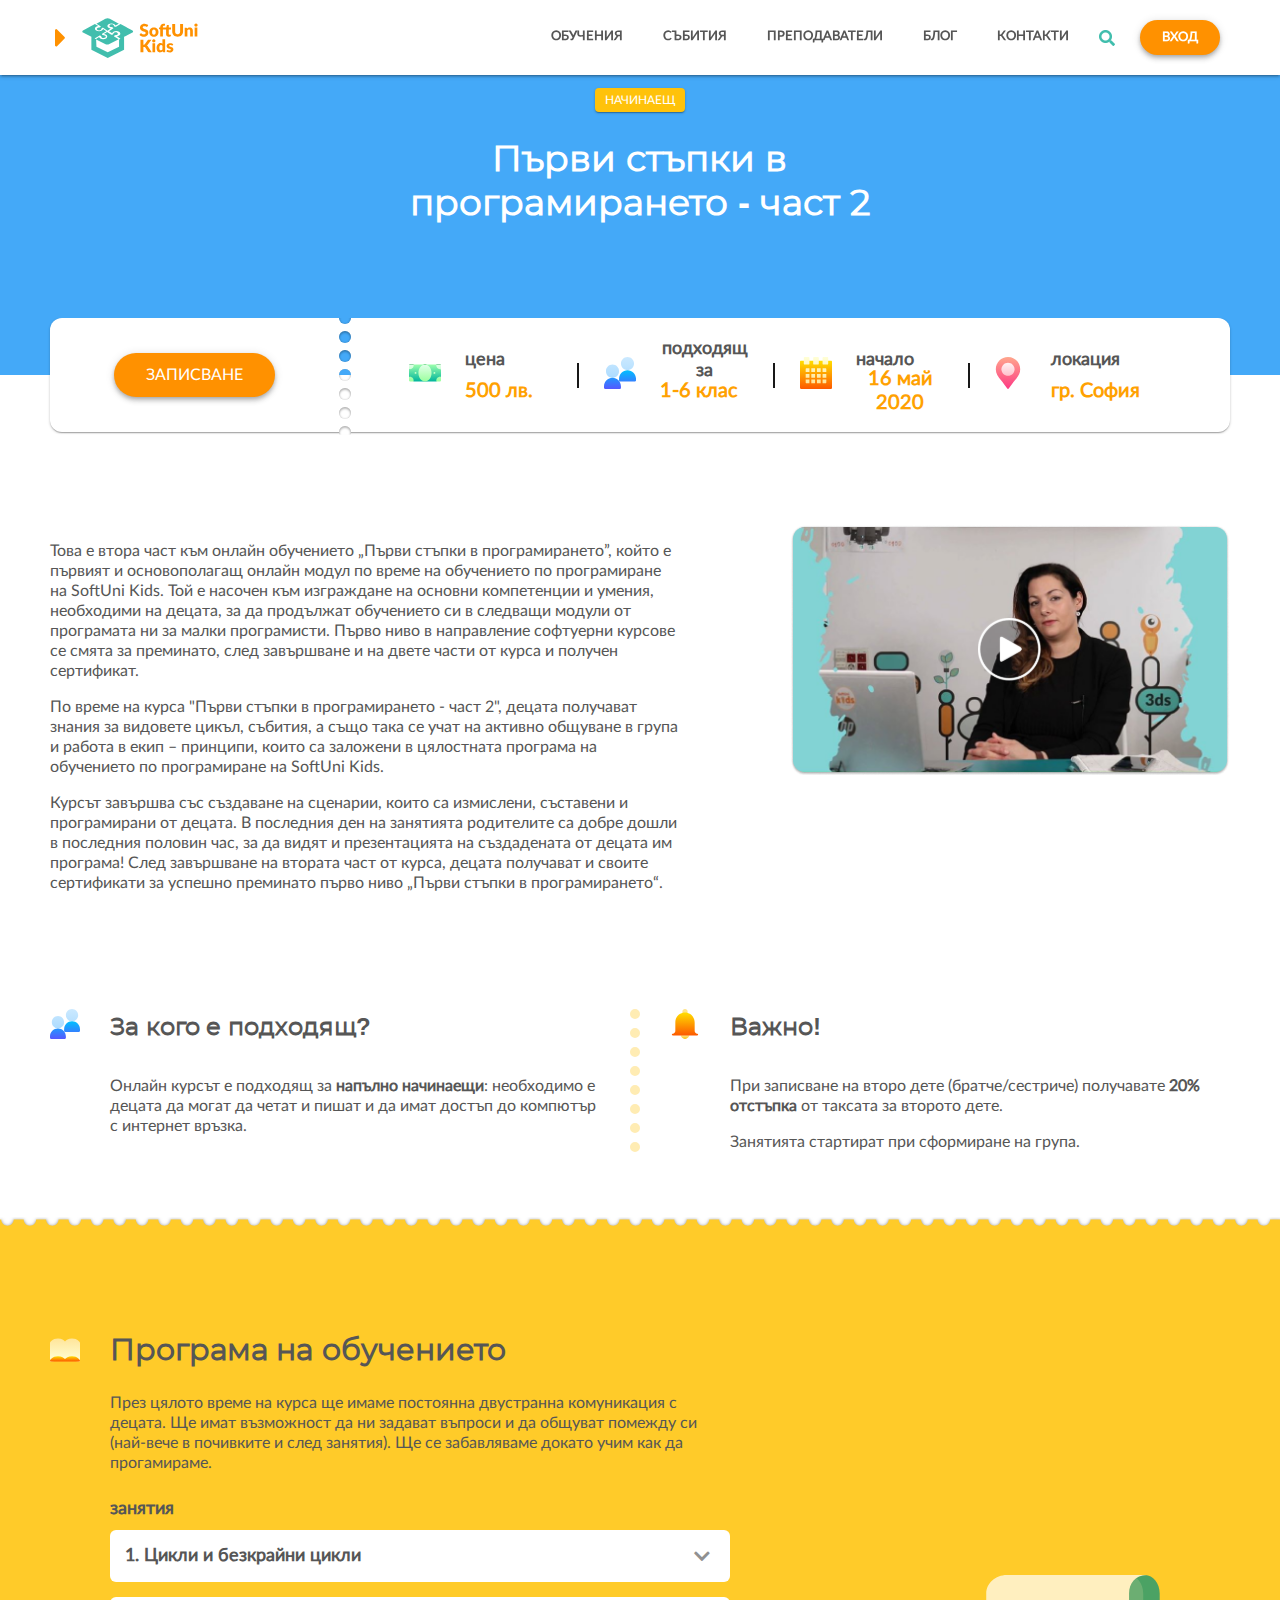
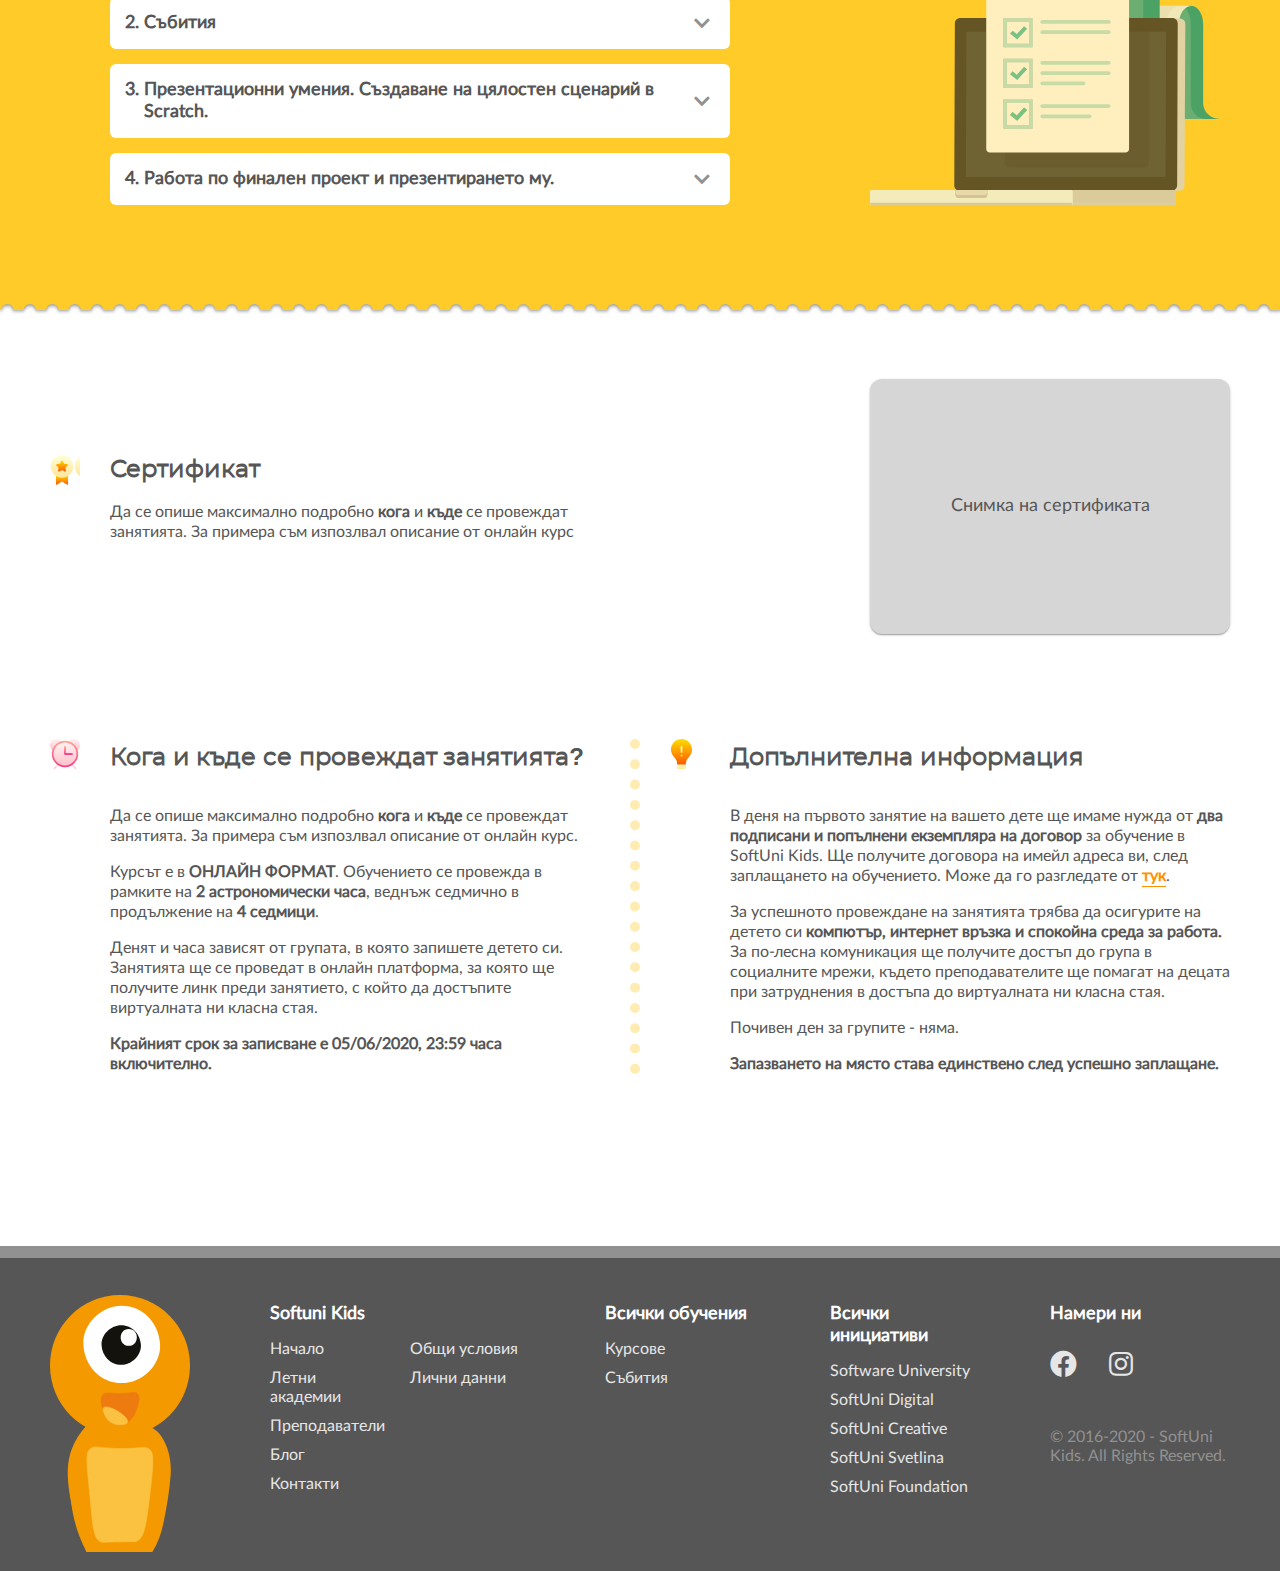
==== views/courses.html @ 4c8294c4 "Fixed navbar for mobile" ====
<!DOCTYPE html>
<html lang="en">

<head>
  <meta charset="UTF-8">
  <meta name="viewport" content="width=device-width, initial-scale=1.0">
  <link rel="stylesheet" href="https://cdnjs.cloudflare.com/ajax/libs/font-awesome/5.11.2/css/all.min.css">
  <link rel="stylesheet" href="../styles/01-settings/settings-typography.css">
  <link rel="stylesheet" href="../styles/03-generic/generic-normalize.css">
  <link rel="stylesheet" href="../styles/04-elements/elements-lists.css">
  <link rel="stylesheet" href="../styles/04-elements/elements-links.css">
  <link rel="stylesheet" href="../styles/04-elements/elements-input-fields.css">
  <link rel="stylesheet" href="../styles/05-objects/objects-containers.css">
  <link rel="stylesheet" href="../styles/06-components/common/components-button.css">
  <link rel="stylesheet" href="../styles/06-components/common/components-header.css">
  <link rel="stylesheet" href="../styles/06-components/common/components-footer.css">
  <link rel="stylesheet" href="../styles/06-components/common/components-navigation.css">
  <link rel="stylesheet" href="../styles/06-components/courses/courses-header.css">
  <link rel="stylesheet" href="../styles/06-components/courses/courses-details.css">
  <link rel="stylesheet" href="../styles/06-components/courses/course-suitable-and-skills.css">
  <link rel="stylesheet" href="../styles/06-components/courses/courses-educational-program.css">
  <link rel="stylesheet" href="../styles/06-components/courses/courses-certificate.css">
  <link rel="stylesheet" href="../styles/06-components/courses/courses-lectures-and-more-info.css">
  <link rel="stylesheet" href="../styles/07-utilities/utilities-centered.css">
  <script type="text/javascript" src="../scripts/youtube-player.js"></script>
  <title>Courses - SoftUni Kids</title>
</head>

<body>
  <nav class="navigation-wrapper">
    <div class="navigation container">
      <a class="navigation-logo" href="#">
        <i class="fas fa-caret-right"></i>
      </a>

      <ul class="navigation-list">
        <li class="navigation-list-item">
          <a href="../views/courses.html">обучения</a>
        </li>
        <li class="navigation-list-item">
          <a href="#">Събития</a>
        </li>
        <li class="navigation-list-item">
          <a href="../views/trainers.html">Преподаватели</a>
        </li>
        <li class="navigation-list-item">
          <a href="#">Блог</a>
        </li>
        <li class="navigation-list-item">
          <a href="../views/contacts.html">Контакти</a>
        </li>
        <li class="navigation-list-item search-icon">
          <img src="../assets/icons/search.png" alt="Search">
        </li>
        <li class="navigation-list-item login-btn-wrapper">
          <button class="btn btn-primary btn-login">
            вход
          </button>
        </li>
        <li class="navigation-list-item mobile-nav">
          <img src="../assets/icons/menu.svg" alt="menu">
        </li>
      </ul>
    </div>

  </nav>

  <header class="header course-header">
    <div class="course-level-container">
      <div class="course-level">Начинаещ</div>

    </div>
    <h1 class="header-title">Първи стъпки в програмирането - част 2</h1>

    <div class="course-intro-main-container container">
      <section class="course-intro-inner-container">
        <article class="course-intro-button-container">
          <button class="btn btn-primary course-intro-button">записване</button>
        </article>

        <article class="course-intro-dots-container">
          <span class="course-intro-dot"></span>
          <span class="course-intro-dot"></span>
          <span class="course-intro-dot"></span>
          <span class="course-intro-dot">
            <span class="course-intro-half-dot-blue"></span>
            <span class="course-intro-half-dot-white"></span>
          </span>
          <span class="course-intro-dot"></span>
          <span class="course-intro-dot"></span>
          <span class="course-intro-dot"></span>
          <span class="course-intro-dot"></span>
          <span class="course-intro-dot"></span>
          <span class="course-intro-dot"></span>
          <span class="course-intro-dot"></span>
          <span class="course-intro-dot"></span>
          <span class="course-intro-dot"></span>
          <span class="course-intro-dot"></span>
          <span class="course-intro-dot"></span>
          <span class="course-intro-dot"></span>
          <span class="course-intro-dot"></span>
          <span class="course-intro-dot"></span>
          <span class="course-intro-dot"></span>
          <span class="course-intro-dot"></span>
          <span class="course-intro-dot"></span>
          <span class="course-intro-dot"></span>
          <span class="course-intro-dot"></span>
          <span class="course-intro-dot"></span>
          <span class="course-intro-dot"></span>
          <span class="course-intro-dot"></span>
          <span class="course-intro-dot"></span>
          <span class="course-intro-dot"></span>
          <span class="course-intro-dot"></span>
          <span class="course-intro-dot"></span>
        </article>

        <ul class="course-intro-list">
          <li class="course-intro-list-item">
            <div class="course-intro-image-container">
              <img class="course-intro-image" src="../assets/icons/money.svg" alt="fee">
            </div>
            <div class="course-intro-string">цена</div>
            <div class="course-intro-details">500 лв.</div>
          </li>
          <li class="course-intro-list-item">
            <div class="course-intro-image-container">
              <img class="course-intro-image" src="../assets/icons/people.svg" alt="fee">
            </div>
            <div class="course-intro-string">подходящ за</div>
            <div class="course-intro-details">1-6 клас</div>
          </li>
          <li class="course-intro-list-item">
            <div class="course-intro-image-container">
              <img class="course-intro-image" src="../assets/icons/calendar.svg" alt="fee">
            </div>
            <div class="course-intro-string">начало</div>
            <div class="course-intro-details">16 май 2020</div>
          </li>
          <li class="course-intro-list-item">
            <div class="course-intro-image-container">
              <img class="course-intro-image" src="../assets/icons/location.svg" alt="fee">
            </div>
            <div class="course-intro-string">локация</div>
            <div class="course-intro-details">гр. София</div>
          </li>

        </ul>
      </section>
    </div>
  </header>

  <main>
    <section class="course-details-container container">
      <article class="course-details-text-container">
        <p class="course-details-text">
          Това е втора част към онлайн обучението „Първи стъпки в програмирането”, който е първият и основополагащ
          онлайн модул по време на обучението по програмиране на SoftUni Kids. Той е насочен към изграждане на основни
          компетенции и умения, необходими на децата, за да продължат обучението си в следващи модули от програмата ни
          за малки програмисти. Първо ниво в направление софтуерни курсове се смята за преминато, след завършване и на
          двете части от курса и получен сертификат.
        </p>
        <p class="course-details-text">
          По време на курса "Първи стъпки в програмирането - част 2", децата получават знания за видовете цикъл,
          събития, а също така се учат на активно общуване в група и работа в екип – принципи, които са заложени в
          цялостната програма на обучението по програмиране на SoftUni Kids.
        </p>
        <p class="course-details-text">
          Курсът завършва със създаване на сценарии, които са измислени, съставени и програмирани от децата. В последния
          ден на занятията родителите са добре дошли в последния половин час, за да видят и презентацията на създадената
          от децата им програма! След завършване на втората част от курса, децата получават и своите сертификати за
          успешно преминато първо ниво „Първи стъпки в програмирането“.
        </p>
      </article>
      <article class="course-details-video-container" id="IyjRgJ7L5vc-wrapper">
        <img class="course-details-video-cover-image" src="../assets/images/course-details-video-cover-image.png"
          alt="course-details-video-cover-image">
        <div class="course-details-video" id="IyjRgJ7L5vc"></div>
      </article>
    </section>

    <section class="course-suitable-and-skills-container container">
      <article class="course-suitable">
        <h2 class="course-suitable-title">
          За кого е подходящ?
        </h2>
        <p class="course-suitable-description">
          Онлайн курсът е подходящ за <strong>напълно начинаещи</strong>: необходимо е децата да могат да четат и пишат
          и да имат достъп
          до компютър с интернет връзка.
        </p>
      </article>

      <article class="course-skills">
        <h2 class="course-skills-title">Важно!</h2>
        <p class="course-skills-description">
          При записване на второ дете (братче/сестриче) получавате <strong>20% отстъпка</strong> от таксата за второто
          дете.
        </p>
        <p class="course-skills-description">
          Занятията стартират при сформиране на група.
        </p>
      </article>
    </section>

    <section class="educational-program-container">
      <article class="educational-program-text-and-image-container container">
        <section class="educational-program-text-container">
          <h2 class="educational-program-text-title">
            Програма на обучението
          </h2>
          <p class="educational-program-text-description">
            През цялото време на курса ще имаме постоянна двустранна комуникация с децата. Ще имат възможност да ни
            задават въпроси и да общуват помежду си (най-вече в почивките и след занятия). Ще се забавляваме докато учим
            как да прогамираме.
          </p>
          <p class="educational-program-text-lectures-string">
            занятия
          </p>
          <article class="educational-program-lecture-text-container">
            <span class="educational-program-lecture-number">1.</span>
            <span class="educational-program-lecture-name">Цикли и безкрайни цикли</span>
            <i class="fas fa-chevron-down"></i>
          </article>
          <article class="educational-program-lecture-text-container">
            <span class="educational-program-lecture-number">2.</span>
            <span class="educational-program-lecture-name">
              Събития
            </span>
            <i class="fas fa-chevron-down"></i>
          </article>
          <article class="educational-program-lecture-text-container">
            <span class="educational-program-lecture-number">3.</span>
            <span class="educational-program-lecture-name">
              Презентационни умения. Създаване на цялостен сценарий в Scratch.
            </span>
            <i class="fas fa-chevron-down"></i>
          </article>
          <article class="educational-program-lecture-text-container">
            <span class="educational-program-lecture-number">4.</span>
            <span class="educational-program-lecture-name">
              Работа по финален проект и презентирането му.
            </span>
            <i class="fas fa-chevron-down"></i>
          </article>
        </section>

        <section class="educational-program-image-container">
          <img class="educational-program-image" src="../assets/images/educational-program.svg"
            alt="educational-program">
        </section>
      </article>
    </section>

    <section class="certificate-container container">
      <article class="certificate-text-container">
        <h2 class="certificate-text-title">
          Сертификат
        </h2>
        <p class="certificate-text-description">
          Да се опише максимално подробно <strong>кога</strong> и <strong>къде</strong> се провеждат занятията. За
          примера съм изпозлвал описание от
          онлайн курс
        </p>
      </article>
      <article class="certificate-image-container">
        <div class="certificate-image-text">
          Снимка на сертификата
        </div>
      </article>
    </section>

    <section class="lectures-and-more-info-container container">
      <article class="lectures">
        <h2 class="lectures-title">
          Кога и къде се провеждат занятията?
        </h2>
        <p class="lectures-description">
          Да се опише максимално подробно <strong>кога</strong> и <strong>къде</strong> се провеждат занятията. За
          примера съм изпозлвал описание от
          онлайн курс.
        </p>
        <p class="lectures-description">
          Курсът е в <strong>ОНЛАЙН ФОРМАТ</strong>. Обучението се провежда в рамките на <strong>2 астрономически
            часa</strong>, веднъж седмично в
          продължение на <strong>4 седмици</strong>.
        </p>
        <p class="lectures-description">
          Денят и часа зависят от групата, в която запишете детето си. Занятията ще се проведат в онлайн платформа, за
          която ще получите линк преди занятието, с който да достъпите виртуалната ни класна стая.
        </p>
        <p class="lectures-description">
          <strong>Крайният срок за записване е 05/06/2020, 23:59 часа включително.</strong>
        </p>
      </article>

      <article class="more-info">
        <h2 class="more-info-title">
          Допълнителна информация
        </h2>
        <p class="more-info-description">
          В деня на първото занятие на вашето дете ще имаме нужда от
          <strong>два подписани и попълнени екземпляра на договор</strong>
          за обучение в SoftUni Kids. Ще получите договора на имейл адреса ви, след заплащането на обучението. Може да
          го разгледате от <a href="#">тук</a>.
        </p>
        <p class="more-info-description">
          За успешното провеждане на занятията трябва да осигурите на детето си
          <strong>компютър, интернет връзка и спокойна среда за работа.</strong>
          За по-лесна комуникация ще получите достъп до група в социалните мрежи, където преподавателите ще помагат на
          децата при затруднения в достъпа до виртуалната ни класна стая.
        </p>
        <p class="more-info-description">
          Почивен ден за групите - няма.
        </p>
        <p class="more-info-description">
          <strong>Запазването на място става единствено след успешно заплащане.</strong>
        </p>
      </article>
    </section>
  </main>

  <footer class="footer">
    <section class="footer-image-and-list-container container">
      <div class="footer-image-container">
        <img class="footer-image" src="../assets/icons/footer-icon.svg" alt="">
      </div>
      <ul class="footer-list">
        <li class="footer-list-item kids">
          <header class="footer-list-item-title">Softuni Kids</header>
          <article class="footer-inner-list-container">
            <ul class="footer-inner-list">
              <li class="footer-inner-list-item">
                <a href="#">Начало</a>
              </li>
              <li class="footer-inner-list-item">
                <a href="#">Летни академии</a>
              </li>
              <li class="footer-inner-list-item">
                <a href="../views/trainers.html">Преподаватели</a>
              </li>
              <li class="footer-inner-list-item">
                <a href="#">Блог</a>
              </li>
              <li class="footer-inner-list-item">
                <a href="../views/contacts.html">Контакти</a>
              </li>
            </ul>
            <ul class="footer-inner-list">
              <li class="footer-inner-list-item">
                <a href="#">Общи условия</a>
              </li>
              <li class="footer-inner-list-item">
                <a href="#">Лични данни</a>
              </li>
            </ul>
          </article>
        </li>
        <li class="footer-list-item all-educations">
          <header class="footer-list-item-title">Всички обучения</header>
          <ul class="footer-inner-list">
            <li class="footer-inner-list-item">
              <a href="../views/courses.html">Курсове</a>
            </li>
            <li class="footer-inner-list-item">
              <a href="#">Събития</a>
            </li>
          </ul>
        </li>
        <li class="footer-list-item all-initiatives">
          <header class="footer-list-item-title">Всички инициативи</header>
          <ul class="footer-inner-list">
            <li class="footer-inner-list-item">
              <a href="#">Software University</a>
            </li>
            <li class="footer-inner-list-item">
              <a href="#">SoftUni Digital</a>
            </li>
            <li class="footer-inner-list-item">
              <a href="#">SoftUni Creative</a>
            </li>
            <li class="footer-inner-list-item">
              <a href="#">SoftUni Svetlina</a>
            </li>
            <li class="footer-inner-list-item">
              <a href="#">SoftUni Foundation</a>
            </li>
          </ul>
          <ul class="footer-inner-list social-media-list social-media-list-mobile">
            <li class="footer-inner-list-item">
              <a href="#">
                <i class="fab fa-facebook"></i>
              </a>
            </li>
            <li class="footer-inner-list-item">
              <a href="#">
                <i class="fab fa-instagram"></i>
              </a>
            </li>
          </ul>
        </li>
        <li class="footer-list-item find-us">
          <header class="footer-list-item-title">Намери ни</header>
          <ul class="footer-inner-list social-media-list social-media-list-desktop">
            <li class="footer-inner-list-item">
              <a href="#">
                <i class="fab fa-facebook"></i>
              </a>
            </li>
            <li class="footer-inner-list-item">
              <a href="#">
                <i class="fab fa-instagram"></i>
              </a>
            </li>
          </ul>
          <p class="all-rights-reserved">
            © 2016-2020 - SoftUni Kids. All Rights Reserved.
          </p>
        </li>
      </ul>
    </section>
  </footer>
</body>

</html>
---- styles/01-settings/settings-typography.css ----
@font-face {
  font-family: "Lato-Regular";
  src: url("../../assets/fonts/Lato2OFLWeb/Lato/fonts/Lato-Regular.woff2") format("woff2"), url("../../assets/fonts/Lato2OFLWeb/Lato/fonts/Lato-Regular.woff") format("woff"), url("../../assets/fonts/Lato2OFLWeb/Lato/fonts/Lato-Regular.ttf") format("truetype");
}

@font-face {
  font-family: "Montserrat";
  src: url("../../assets/fonts/Montserrat/Montserrat-Regular/montserrat-400-normal.woff2") format("woff2"), url("../../assets/fonts/Montserrat/Montserrat-Regular/montserrat-400-normal.woff") format("woff"), url("../../assets/fonts/Montserrat/Montserrat-Regular/montserrat-400-normal.ttf") format("truetype");
}

html,
* {
  font-family: "Lato-Regular", sans-serif;
}

a,
button {
  font-style: normal;
  font-size: 13px;
  line-height: 16px;
}

a {
  font-weight: 600;
}

p {
  font-style: normal;
  font-weight: normal;
  font-size: 16px;
  line-height: 20px;
}

button {
  font-weight: 800;
}

h1,
h2,
h3,
h4,
h5,
h6 {
  font-family: "Montserrat", sans-serif;
}

h1 {
  font-family: "Montserrat", sans-serif;
  font-style: normal;
  font-weight: 600;
  font-size: 36px;
  line-height: 44px;
}

h3 {
  font-style: normal;
  font-weight: bold;
  font-size: 24px;
  line-height: 30px;
}

h4 {
  font-style: normal;
  font-weight: 600;
  font-size: 20px;
  line-height: 24px;
}
/*# sourceMappingURL=settings-typography.css.map */
---- styles/04-elements/elements-lists.css ----
ul {
  padding: 0;
  margin: 0;
}

li {
  list-style: none;
}
/*# sourceMappingURL=elements-lists.css.map */
---- styles/04-elements/elements-links.css ----
a {
  padding-bottom: 2px;
  text-decoration: none;
  font-size: inherit;
  color: #FF9100;
}
/*# sourceMappingURL=elements-links.css.map */
---- styles/04-elements/elements-input-fields.css ----
select {
  min-width: 200px;
  min-height: 45px;
  padding: 15px;
  border: none;
  -webkit-box-sizing: border-box;
          box-sizing: border-box;
  border-radius: 4px;
  -webkit-appearance: none;
}

select:hover {
  cursor: pointer;
}

select::-webkit-input-placeholder {
  color: #919191;
}

select:-ms-input-placeholder {
  color: #919191;
}

select::-ms-input-placeholder {
  color: #919191;
}

select::placeholder {
  color: #919191;
}

option {
  font-size: 16px;
  line-height: 20px;
  color: #565656;
}

textarea {
  resize: none;
}
/*# sourceMappingURL=elements-input-fields.css.map */
---- styles/05-objects/objects-containers.css ----
.container {
  max-width: 1310px;
  width: 100%;
  margin: 20px auto;
  padding: 0 20px;
}

@media only screen and (min-width: 768px) {
  .container {
    max-width: 1390px;
    margin: 50px auto;
    padding: 0 50px;
  }
}
/*# sourceMappingURL=objects-containers.css.map */
---- styles/06-components/common/components-button.css ----
/* Shadow 0dp */
/* Shadow 1dp */
/* Shadow 2dp */
/* Shadow 3dp */
/* Shadow 4dp */
/* Shadow 6dp */
/* Shadow 8dp */
/* Shadow 9dp */
/* Shadow 12dp */
/* Shadow 16dp */
/* Shadow 24dp */
.btn {
  -webkit-box-shadow: 0 4px 5px 0 rgba(0, 0, 0, 0.14), 0 1px 10px 0 rgba(0, 0, 0, 0.12), 0 2px 4px -1px rgba(0, 0, 0, 0.2);
          box-shadow: 0 4px 5px 0 rgba(0, 0, 0, 0.14), 0 1px 10px 0 rgba(0, 0, 0, 0.12), 0 2px 4px -1px rgba(0, 0, 0, 0.2);
  border-radius: 100px;
  border: none;
  outline: none;
  padding: 10px 22px;
  text-transform: uppercase;
  -webkit-transition: 0.5s ease box-shadow, 0.5s ease background-color;
  transition: 0.5s ease box-shadow, 0.5s ease background-color;
  font-weight: 800;
}

.btn:hover {
  cursor: pointer;
  -webkit-box-shadow: 0 1px 1px 0 rgba(0, 0, 0, 0.14), 0 2px 1px -1px rgba(0, 0, 0, 0.12), 0 1px 3px 0 rgba(0, 0, 0, 0.2);
          box-shadow: 0 1px 1px 0 rgba(0, 0, 0, 0.14), 0 2px 1px -1px rgba(0, 0, 0, 0.12), 0 1px 3px 0 rgba(0, 0, 0, 0.2);
}

.btn-primary,
.btn-secondary,
.btn-small {
  margin: 5px;
}

.btn-primary,
.btn-small {
  font-weight: 400;
  color: #FFF;
  background-color: #FF9100;
  -webkit-box-shadow: 0 4px 5px 0 rgba(0, 0, 0, 0.14), 0 1px 10px 0 rgba(0, 0, 0, 0.12), 0 2px 4px -1px rgba(0, 0, 0, 0.2);
          box-shadow: 0 4px 5px 0 rgba(0, 0, 0, 0.14), 0 1px 10px 0 rgba(0, 0, 0, 0.12), 0 2px 4px -1px rgba(0, 0, 0, 0.2);
}

.btn-primary:hover,
.btn-small:hover {
  -webkit-box-shadow: none;
          box-shadow: none;
}

.btn-primary {
  height: 44px;
  font-size: 16px;
  line-height: 20px;
  padding: 12px 32px;
}

.btn-small {
  height: 31px;
  font-size: 11px;
  line-height: 13px;
  padding: 9px 18px;
}

.btn-primary-disabled,
.btn-small-disabled {
  background-color: #D6D6D6;
  -webkit-box-shadow: none;
          box-shadow: none;
}

.btn-secondary {
  height: 40px;
  font-weight: 900;
  line-height: 16px;
  padding: 11px 24px;
  color: #FF9100;
  background-color: #FFF;
  border: 1px solid #FF9100;
}

.btn-secondary:not(.btn-secondary-disabled):hover {
  background-color: rgba(255, 160, 0, 0.06);
}

.btn-secondary-disabled {
  color: #D6D6D6;
  border: 1px solid #D6D6D6;
}

.btn-login {
  display: -webkit-box;
  display: -ms-flexbox;
  display: flex;
  -webkit-box-pack: center;
      -ms-flex-pack: center;
          justify-content: center;
  font-weight: 800;
  font-size: 13px;
  line-height: 16px;
}
/*# sourceMappingURL=components-button.css.map */
---- styles/06-components/common/components-header.css ----
.header {
  color: #FFF;
}
/*# sourceMappingURL=components-header.css.map */
---- styles/06-components/common/components-footer.css ----
/* Shadow 0dp */
/* Shadow 1dp */
/* Shadow 2dp */
/* Shadow 3dp */
/* Shadow 4dp */
/* Shadow 6dp */
/* Shadow 8dp */
/* Shadow 9dp */
/* Shadow 12dp */
/* Shadow 16dp */
/* Shadow 24dp */
.footer {
  position: relative;
  min-height: 325px;
  background-color: #565656;
  border-top: 12px solid #919191;
}

.footer .footer-image-and-list-container {
  position: relative;
  -webkit-box-pack: justify;
      -ms-flex-pack: justify;
          justify-content: space-between;
  margin: 0 auto;
  padding: 0 20px;
}

@media only screen and (min-width: 1200px) {
  .footer .footer-image-and-list-container {
    display: -ms-grid;
    display: grid;
    -ms-grid-columns: (1fr)[2];
        grid-template-columns: repeat(2, 1fr);
    gap: 80px;
    padding: 0 50px;
  }
}

.footer .footer-image-container {
  display: none;
  max-width: 220px;
  position: absolute;
  bottom: 0;
  -webkit-transition: 1s bottom cubic-bezier(0.175, 1.885, 0.32, 2.275);
  transition: 1s bottom cubic-bezier(0.175, 1.885, 0.32, 2.275);
}

@media only screen and (min-width: 992px) {
  .footer .footer-image-container {
    position: relative;
  }
}

@media only screen and (min-width: 1200px) {
  .footer .footer-image-container {
    display: block;
  }
}

.footer .footer-image-container:hover {
  bottom: 50px;
}

.footer .footer-image {
  position: absolute;
  bottom: 0;
  max-height: 100%;
}

@media only screen and (min-width: 992px) {
  .footer .footer-image {
    max-width: 100%;
    max-height: 150%;
  }
}

.footer .footer-list {
  display: -ms-grid;
  display: grid;
  -ms-grid-rows: 1fr 1fr;
      grid-template-rows: 1fr 1fr;
  -ms-grid-columns: 1fr 1fr;
      grid-template-columns: 1fr 1fr;
  gap: 32px 23px;
  padding: 50px 0;
}

@media only screen and (min-width: 992px) {
  .footer .footer-list {
    -ms-grid-columns: minmax(255px, 1fr) minmax(145px, 1fr) minmax(140px, 1fr) minmax(180px, 1fr);
        grid-template-columns: minmax(255px, 1fr) minmax(145px, 1fr) minmax(140px, 1fr) minmax(180px, 1fr);
    -ms-grid-rows: 1fr;
        grid-template-rows: 1fr;
    gap: 80px;
    padding: 45px 0;
  }
}

.footer .footer-list-item a {
  font-weight: normal;
}

.footer .footer-list-item.kids {
  -webkit-box-ordinal-group: 2;
      -ms-flex-order: 1;
          order: 1;
}

.footer .footer-list-item.all-educations {
  -webkit-box-ordinal-group: 4;
      -ms-flex-order: 3;
          order: 3;
}

.footer .footer-list-item.all-initiatives {
  -webkit-box-ordinal-group: 3;
      -ms-flex-order: 2;
          order: 2;
}

.footer .footer-list-item.find-us {
  -webkit-box-ordinal-group: 5;
      -ms-flex-order: 4;
          order: 4;
}

.footer .footer-list-item.find-us .footer-list-item-title {
  display: none;
}

@media only screen and (min-width: 992px) {
  .footer .footer-list-item.kids .footer-inner-list-container {
    display: -ms-grid;
    display: grid;
    -ms-grid-columns: (1fr)[2];
        grid-template-columns: repeat(2, 1fr);
    gap: 25px;
  }
  .footer .footer-list-item.all-educations {
    -webkit-box-ordinal-group: 3;
        -ms-flex-order: 2;
            order: 2;
  }
  .footer .footer-list-item.all-initiatives {
    -webkit-box-ordinal-group: 4;
        -ms-flex-order: 3;
            order: 3;
  }
  .footer .footer-list-item.find-us .footer-list-item-title {
    display: block;
  }
}

.footer .footer-list-item-title {
  font-weight: bold;
  font-size: 18px;
  line-height: 22px;
  color: #FFF;
  padding-bottom: 15px;
}

.footer .footer-inner-list-item {
  padding-bottom: 10px;
}

.footer .footer-inner-list-item a {
  font-size: 16px;
  line-height: 19px;
  color: #E6E6E6;
  -webkit-transition: 0.3s ease color;
  transition: 0.3s ease color;
}

.footer .footer-inner-list-item a:hover {
  color: #41BEAD;
}

.footer .social-media-list {
  display: -ms-grid;
  display: grid;
  -ms-grid-columns: (29px)[2];
      grid-template-columns: repeat(2, 29px);
  -ms-grid-rows: 28px;
      grid-template-rows: 28px;
  gap: 30px;
  padding-top: 10px;
}

.footer .social-media-list a {
  font-size: 27px;
}

.footer .social-media-list-mobile {
  display: -ms-grid;
  display: grid;
  padding-top: 32px;
}

@media only screen and (min-width: 992px) {
  .footer .social-media-list-mobile {
    display: none;
  }
}

.footer .social-media-list-desktop {
  display: none;
}

@media only screen and (min-width: 992px) {
  .footer .social-media-list-desktop {
    display: -ms-grid;
    display: grid;
  }
}

.footer .all-rights-reserved {
  position: absolute;
  bottom: 0;
  width: 90%;
  left: 0;
  right: 0;
  text-align: center;
  padding-top: 30px;
  margin: 30px auto;
  border-top: 1px solid #696969;
  line-height: 19px;
  color: #919191;
}

@media only screen and (min-width: 992px) {
  .footer .all-rights-reserved {
    position: relative;
    width: 100%;
    padding-top: 50px;
    margin: 0;
    border: none;
    text-align: left;
  }
}
/*# sourceMappingURL=components-footer.css.map */
---- styles/06-components/common/components-navigation.css ----
/* Shadow 0dp */
/* Shadow 1dp */
/* Shadow 2dp */
/* Shadow 3dp */
/* Shadow 4dp */
/* Shadow 6dp */
/* Shadow 8dp */
/* Shadow 9dp */
/* Shadow 12dp */
/* Shadow 16dp */
/* Shadow 24dp */
.navigation-wrapper {
  position: -webkit-sticky;
  position: sticky;
  top: 0;
  padding: 10px 0;
  -webkit-box-shadow: 0 2px 2px 0 rgba(0, 0, 0, 0.14), 0 3px 1px -2px rgba(0, 0, 0, 0.12), 0 1px 5px 0 rgba(0, 0, 0, 0.2);
          box-shadow: 0 2px 2px 0 rgba(0, 0, 0, 0.14), 0 3px 1px -2px rgba(0, 0, 0, 0.12), 0 1px 5px 0 rgba(0, 0, 0, 0.2);
  background: #FFF;
  z-index: 9999;
}

@media only screen and (min-width: 992px) {
  .navigation-wrapper {
    padding: 15px;
  }
}

.navigation-wrapper .navigation {
  display: -webkit-box;
  display: -ms-flexbox;
  display: flex;
  -webkit-box-pack: justify;
      -ms-flex-pack: justify;
          justify-content: space-between;
  -webkit-box-align: center;
      -ms-flex-align: center;
          align-items: center;
  max-height: 75px;
  margin: 0 auto;
  padding: 0;
}

@media only screen and (min-width: 768px) {
  .navigation-wrapper .navigation {
    padding: 0 20px;
  }
}

.navigation-wrapper .navigation-logo {
  position: relative;
  min-width: 45px;
  min-height: 55px;
  padding: 0;
  margin-left: 45px;
  background: center/contain no-repeat url("../../../assets/icons/logo-mobile.svg");
  top: 0;
  -webkit-transition: 1s top cubic-bezier(0.175, 1.885, 0.32, 2.275);
  transition: 1s top cubic-bezier(0.175, 1.885, 0.32, 2.275);
}

@media only screen and (min-width: 992px) {
  .navigation-wrapper .navigation-logo {
    min-width: 120px;
    min-height: 40px;
    background-image: url("../../../assets/icons/logo-desktop.svg");
  }
}

.navigation-wrapper .navigation-logo:hover {
  top: 10px;
}

.navigation-wrapper .navigation-logo .fa-caret-right {
  position: absolute;
  left: -25px;
  top: 50%;
  -webkit-transform: translateY(-50%);
          transform: translateY(-50%);
  font-size: 30px;
  color: #565656;
  cursor: pointer;
}

@media only screen and (min-width: 992px) {
  .navigation-wrapper .navigation-logo .fa-caret-right {
    color: #FF9100;
  }
}

.navigation-wrapper .navigation-list {
  display: -webkit-box;
  display: -ms-flexbox;
  display: flex;
}

.navigation-wrapper .navigation-list-item {
  display: none;
  -webkit-box-align: center;
      -ms-flex-align: center;
          align-items: center;
  margin: 0 20px;
}

@media only screen and (min-width: 992px) {
  .navigation-wrapper .navigation-list-item {
    display: -webkit-box;
    display: -ms-flexbox;
    display: flex;
  }
}

.navigation-wrapper .navigation-list-item a {
  font-size: 13px;
  line-height: 16px;
  font-weight: bold;
  color: #565656;
  text-decoration: none;
  text-transform: uppercase;
  -webkit-transition: 0.3s ease color;
  transition: 0.3s ease color;
}

.navigation-wrapper .navigation-list-item a:hover {
  color: #FF9100;
}

.navigation-wrapper .search-icon {
  margin: 0 0 0 10px;
  cursor: pointer;
  -webkit-transition: 1s ease filter;
  transition: 1s ease filter;
}

.navigation-wrapper .search-icon:hover {
  -webkit-filter: brightness(0.5);
          filter: brightness(0.5);
}

.navigation-wrapper .login-btn-wrapper {
  display: -webkit-box;
  display: -ms-flexbox;
  display: flex;
  margin-left: 20px;
}

.navigation-wrapper .btn-login {
  width: 80px;
  height: 35px;
  padding: 10px 22px;
}

.navigation-wrapper .mobile-nav {
  display: -webkit-box;
  display: -ms-flexbox;
  display: flex;
  margin-left: 5px;
  cursor: pointer;
}

@media only screen and (min-width: 992px) {
  .navigation-wrapper .mobile-nav {
    display: none;
  }
}
/*# sourceMappingURL=components-navigation.css.map */
---- styles/06-components/courses/courses-header.css ----
/* Shadow 0dp */
/* Shadow 1dp */
/* Shadow 2dp */
/* Shadow 3dp */
/* Shadow 4dp */
/* Shadow 6dp */
/* Shadow 8dp */
/* Shadow 9dp */
/* Shadow 12dp */
/* Shadow 16dp */
/* Shadow 24dp */
.course-header {
  position: relative;
  display: -webkit-box;
  display: -ms-flexbox;
  display: flex;
  -webkit-box-orient: vertical;
  -webkit-box-direction: normal;
      -ms-flex-direction: column;
          flex-direction: column;
  -webkit-box-pack: center;
      -ms-flex-pack: center;
          justify-content: center;
  -webkit-box-align: center;
      -ms-flex-align: center;
          align-items: center;
  min-height: 300px;
  text-align: center;
  background-color: #44A9F8;
  margin-bottom: 620px;
}

@media only screen and (min-width: 768px) {
  .course-header {
    margin-bottom: 330px;
  }
}

@media only screen and (min-width: 1200px) {
  .course-header {
    margin-bottom: 0;
  }
}

.course-header .course-level {
  font-size: 12px;
  line-height: 14px;
  text-transform: uppercase;
  padding: 5px 10px;
  background: #FFC20A;
  border-radius: 4px;
  -webkit-box-shadow: 0 1px 1px 0 rgba(0, 0, 0, 0.14), 0 2px 1px -1px rgba(0, 0, 0, 0.12), 0 1px 3px 0 rgba(0, 0, 0, 0.2);
          box-shadow: 0 1px 1px 0 rgba(0, 0, 0, 0.14), 0 2px 1px -1px rgba(0, 0, 0, 0.12), 0 1px 3px 0 rgba(0, 0, 0, 0.2);
}

.course-header .header-title {
  width: 90%;
}

@media only screen and (min-width: 1200px) {
  .course-header .header-title {
    width: 39%;
  }
}

.course-header .course-intro-main-container {
  margin: 0 auto;
}

.course-header .course-intro-inner-container {
  display: -ms-grid;
  display: grid;
  -ms-grid-rows: 1fr;
      grid-template-rows: 1fr;
  -ms-grid-columns: 1fr;
      grid-template-columns: 1fr;
  gap: 24px;
  -webkit-box-align: center;
      -ms-flex-align: center;
          align-items: center;
  position: absolute;
  left: 0;
  margin: 0 20px;
  min-height: 112px;
  max-width: 1290px;
  background: #FFF;
  border-radius: 12px;
  -webkit-box-shadow: 0 1px 1px 0 rgba(0, 0, 0, 0.14), 0 2px 1px -1px rgba(0, 0, 0, 0.12), 0 1px 3px 0 rgba(0, 0, 0, 0.2);
          box-shadow: 0 1px 1px 0 rgba(0, 0, 0, 0.14), 0 2px 1px -1px rgba(0, 0, 0, 0.12), 0 1px 3px 0 rgba(0, 0, 0, 0.2);
  -webkit-clip-path: inset(0% -1% -2% -1%);
          clip-path: inset(0% -1% -2% -1%);
}

@media only screen and (min-width: 768px) {
  .course-header .course-intro-inner-container {
    bottom: -230px;
    left: unset;
    width: 89%;
    margin: 0 auto;
    left: 0;
    right: 0;
  }
}

@media only screen and (min-width: 992px) {
  .course-header .course-intro-inner-container {
    width: 90%;
  }
}

@media only screen and (min-width: 1200px) {
  .course-header .course-intro-inner-container {
    -ms-grid-rows: 50px;
        grid-template-rows: 50px;
    -ms-grid-columns: 160px 1fr;
        grid-template-columns: 160px 1fr;
    gap: 135px;
    position: relative;
    bottom: -70px;
    left: unset;
    margin: 0 auto;
    padding: 32px 90px 32px 64px;
    width: 100%;
  }
}

.course-header .course-intro-dots-container {
  max-height: 25px;
  overflow: hidden;
}

@media only screen and (min-width: 1200px) {
  .course-header .course-intro-dots-container {
    display: -webkit-box;
    display: -ms-flexbox;
    display: flex;
    -webkit-box-orient: vertical;
    -webkit-box-direction: normal;
        -ms-flex-direction: column;
            flex-direction: column;
    max-height: unset;
    position: absolute;
    left: 285px;
  }
  .course-header .course-intro-dots-container .course-intro-dot:nth-child(1) {
    background: #44A9F8;
  }
  .course-header .course-intro-dots-container .course-intro-dot:nth-child(2) {
    background: #44A9F8;
  }
  .course-header .course-intro-dots-container .course-intro-dot:nth-child(3) {
    background: #44A9F8;
  }
  .course-header .course-intro-dots-container .course-intro-dot:nth-child(4) {
    overflow: hidden;
  }
  .course-header .course-intro-dots-container .course-intro-dot:nth-child(4) .course-intro-half-dot-blue {
    width: 100%;
    height: 50%;
    display: block;
    background: #44A9F8;
  }
  .course-header .course-intro-dots-container .course-intro-dot:nth-child(7) {
    background: #FFF;
  }
  .course-header .course-intro-dots-container .course-intro-dot:nth-child(8) {
    display: none;
  }
  .course-header .course-intro-dots-container .course-intro-dot:nth-child(9) {
    display: none;
  }
  .course-header .course-intro-dots-container .course-intro-dot:nth-child(10) {
    display: none;
  }
  .course-header .course-intro-dots-container .course-intro-dot:nth-child(11) {
    display: none;
  }
  .course-header .course-intro-dots-container .course-intro-dot:nth-child(12) {
    display: none;
  }
  .course-header .course-intro-dots-container .course-intro-dot:nth-child(13) {
    display: none;
  }
  .course-header .course-intro-dots-container .course-intro-dot:nth-child(14) {
    display: none;
  }
  .course-header .course-intro-dots-container .course-intro-dot:nth-child(15) {
    display: none;
  }
  .course-header .course-intro-dots-container .course-intro-dot:nth-child(16) {
    display: none;
  }
  .course-header .course-intro-dots-container .course-intro-dot:nth-child(17) {
    display: none;
  }
  .course-header .course-intro-dots-container .course-intro-dot:nth-child(18) {
    display: none;
  }
  .course-header .course-intro-dots-container .course-intro-dot:nth-child(19) {
    display: none;
  }
  .course-header .course-intro-dots-container .course-intro-dot:nth-child(20) {
    display: none;
  }
  .course-header .course-intro-dots-container .course-intro-dot:nth-child(21) {
    display: none;
  }
  .course-header .course-intro-dots-container .course-intro-dot:nth-child(22) {
    display: none;
  }
  .course-header .course-intro-dots-container .course-intro-dot:nth-child(23) {
    display: none;
  }
  .course-header .course-intro-dots-container .course-intro-dot:nth-child(24) {
    display: none;
  }
  .course-header .course-intro-dots-container .course-intro-dot:nth-child(25) {
    display: none;
  }
  .course-header .course-intro-dots-container .course-intro-dot:nth-child(26) {
    display: none;
  }
  .course-header .course-intro-dots-container .course-intro-dot:nth-child(27) {
    display: none;
  }
  .course-header .course-intro-dots-container .course-intro-dot:nth-child(28) {
    display: none;
  }
  .course-header .course-intro-dots-container .course-intro-dot:nth-child(29) {
    display: none;
  }
  .course-header .course-intro-dots-container .course-intro-dot:nth-child(30) {
    display: none;
  }
}

.course-header .course-intro-dots-container .course-intro-dot {
  display: inline-block;
  width: 12px;
  height: 12px;
  margin: 3.5px;
  border-radius: 50%;
  -webkit-box-shadow: inset 0px 1px 3px rgba(0, 0, 0, 0.2), inset 0px 2px 2px rgba(0, 0, 0, 0.12), inset 0px 0px 2px rgba(0, 0, 0, 0.14);
          box-shadow: inset 0px 1px 3px rgba(0, 0, 0, 0.2), inset 0px 2px 2px rgba(0, 0, 0, 0.12), inset 0px 0px 2px rgba(0, 0, 0, 0.14);
}

.course-header .course-intro-button-container,
.course-header .course-intro-list {
  z-index: 1;
}

.course-header .course-intro-button-container {
  padding: 46px 24px 24px;
}

@media only screen and (min-width: 1200px) {
  .course-header .course-intro-button-container {
    padding: 0;
  }
}

.course-header .course-intro-button {
  width: 100%;
  margin: 0;
}

@media only screen and (min-width: 1200px) {
  .course-header .course-intro-button {
    width: auto;
  }
}

.course-header .course-intro-list {
  display: -ms-grid;
  display: grid;
  -ms-grid-rows: (1fr)[4];
      grid-template-rows: repeat(4, 1fr);
  -webkit-box-pack: left;
      -ms-flex-pack: left;
          justify-content: left;
  -webkit-box-align: center;
      -ms-flex-align: center;
          align-items: center;
  gap: 50px;
  padding: 24px;
}

@media only screen and (min-width: 768px) {
  .course-header .course-intro-list {
    -ms-grid-columns: (1fr)[4];
        grid-template-columns: repeat(4, 1fr);
    -ms-grid-rows: 1fr;
        grid-template-rows: 1fr;
    -webkit-box-pack: stretch;
        -ms-flex-pack: stretch;
            justify-content: stretch;
    gap: 40px;
  }
}

@media only screen and (min-width: 992px) {
  .course-header .course-intro-list {
    gap: 50px;
  }
}

@media only screen and (min-width: 1200px) {
  .course-header .course-intro-list {
    padding: 0;
  }
}

.course-header .course-intro-list-item {
  display: -ms-grid;
  display: grid;
  -webkit-box-align: center;
      -ms-flex-align: center;
          align-items: center;
  -ms-grid-rows: (25px)[2];
      grid-template-rows: repeat(2, 25px);
  -ms-grid-columns: 32px 2fr;
      grid-template-columns: 32px 2fr;
  justify-items: left;
  gap: 6px 24px;
}

@media only screen and (min-width: 1200px) {
  .course-header .course-intro-list-item:first-child:after {
    right: 0;
  }
}

.course-header .course-intro-list-item:not(:last-child) {
  position: relative;
}

.course-header .course-intro-list-item:not(:last-child):after {
  content: "";
  position: absolute;
  width: 2px;
  height: 25px;
  bottom: -30px;
  left: 12px;
  -webkit-transform: rotate(90deg);
          transform: rotate(90deg);
  background: #F1F1F1;
  background: #181818;
}

@media only screen and (min-width: 768px) {
  .course-header .course-intro-list-item:not(:last-child):after {
    right: -25px;
    bottom: unset;
    -webkit-transform: unset;
            transform: unset;
    left: unset;
  }
}

.course-header .course-intro-image-container {
  -ms-grid-row: 1;
  -ms-grid-row-span: 2;
  grid-row: 1 / span 2;
}

.course-header .course-intro-string,
.course-header .course-intro-details {
  font-weight: bold;
}

.course-header .course-intro-string {
  font-size: 18px;
  line-height: 22px;
  color: #565656;
}

.course-header .course-intro-details {
  font-size: 20px;
  line-height: 24px;
  color: #FFA101;
}
/*# sourceMappingURL=courses-header.css.map */
---- styles/06-components/courses/courses-details.css ----
/* Shadow 0dp */
/* Shadow 1dp */
/* Shadow 2dp */
/* Shadow 3dp */
/* Shadow 4dp */
/* Shadow 6dp */
/* Shadow 8dp */
/* Shadow 9dp */
/* Shadow 12dp */
/* Shadow 16dp */
/* Shadow 24dp */
.course-details-container {
  display: -ms-grid;
  display: grid;
  -ms-grid-rows: 1fr 250px;
      grid-template-rows: 1fr 250px;
  gap: 30px;
  margin: 150px auto 65px;
}

@media only screen and (min-width: 992px) {
  .course-details-container {
    -ms-grid-rows: 1fr;
        grid-template-rows: 1fr;
    -ms-grid-columns: 1fr 440px;
        grid-template-columns: 1fr 440px;
    gap: 110px;
    margin: 150px auto 100px;
  }
}

.course-details-container .course-details-text-container {
  color: #565656;
}

.course-details-container .course-details-video-container {
  position: relative;
  -ms-grid-column-align: center;
      justify-self: center;
  max-width: 440px;
  height: 250px;
  border-radius: 12px;
  overflow: hidden;
  cursor: pointer;
}

.course-details-container .course-details-video-container:before {
  content: "";
  position: absolute;
  width: 64px;
  height: 64px;
  top: 50%;
  left: 50%;
  -webkit-transform: translate(-50%, -50%);
          transform: translate(-50%, -50%);
  background: url("../../../assets/icons/play-button.svg");
}

.course-details-container .course-details-video-cover-image {
  max-width: 100%;
  -webkit-box-shadow: 0 1px 1px 0 rgba(0, 0, 0, 0.14), 0 2px 1px -1px rgba(0, 0, 0, 0.12), 0 1px 3px 0 rgba(0, 0, 0, 0.2);
          box-shadow: 0 1px 1px 0 rgba(0, 0, 0, 0.14), 0 2px 1px -1px rgba(0, 0, 0, 0.12), 0 1px 3px 0 rgba(0, 0, 0, 0.2);
}
/*# sourceMappingURL=courses-details.css.map */
---- styles/06-components/courses/course-suitable-and-skills.css ----
/* Shadow 0dp */
/* Shadow 1dp */
/* Shadow 2dp */
/* Shadow 3dp */
/* Shadow 4dp */
/* Shadow 6dp */
/* Shadow 8dp */
/* Shadow 9dp */
/* Shadow 12dp */
/* Shadow 16dp */
/* Shadow 24dp */
.course-suitable-and-skills-container {
  margin-bottom: 65px;
  color: #565656;
}

@media only screen and (min-width: 768px) {
  .course-suitable-and-skills-container {
    display: -ms-grid;
    display: grid;
    -ms-grid-columns: (1fr)[2];
        grid-template-columns: repeat(2, 1fr);
  }
}

.course-suitable-and-skills-container .course-suitable,
.course-suitable-and-skills-container .course-skills {
  position: relative;
}

.course-suitable-and-skills-container .course-suitable:before,
.course-suitable-and-skills-container .course-skills:before {
  content: "";
  position: absolute;
  left: 0;
  width: 30px;
  height: 30px;
  background-size: contain;
  background-repeat: no-repeat;
}

.course-suitable-and-skills-container .course-suitable {
  border-bottom: 10px dotted #FFECB3;
  padding-bottom: 30px;
}

@media only screen and (min-width: 768px) {
  .course-suitable-and-skills-container .course-suitable {
    padding-bottom: 0;
    padding-right: 30px;
    padding-left: 60px;
    border-bottom: none;
    border-right: 10px dotted #FFECB3;
  }
}

.course-suitable-and-skills-container .course-suitable:before {
  background-image: url("../../../assets/icons/people.svg");
}

.course-suitable-and-skills-container .course-suitable-title,
.course-suitable-and-skills-container .course-skills-title {
  display: -webkit-inline-box;
  display: -ms-inline-flexbox;
  display: inline-flex;
  font-weight: 600;
  line-height: 36px;
  margin-top: 0;
  margin-bottom: 15px;
}

@media only screen and (min-width: 768px) {
  .course-suitable-and-skills-container .course-suitable-title,
  .course-suitable-and-skills-container .course-skills-title {
    display: inline-block;
  }
}

.course-suitable-and-skills-container .course-suitable-description,
.course-suitable-and-skills-container .course-skills-description {
  margin-bottom: 0;
}

.course-suitable-and-skills-container .course-skills {
  margin-top: 30px;
  padding-left: 60px;
}

@media only screen and (min-width: 768px) {
  .course-suitable-and-skills-container .course-skills {
    margin-top: 0;
    margin-left: 30px;
  }
}

.course-suitable-and-skills-container .course-skills:before {
  background-image: url("../../../assets/icons/bell.svg");
}
/*# sourceMappingURL=course-suitable-and-skills.css.map */
---- styles/06-components/courses/courses-educational-program.css ----
/* Shadow 0dp */
/* Shadow 1dp */
/* Shadow 2dp */
/* Shadow 3dp */
/* Shadow 4dp */
/* Shadow 6dp */
/* Shadow 8dp */
/* Shadow 9dp */
/* Shadow 12dp */
/* Shadow 16dp */
/* Shadow 24dp */
.educational-program-container {
  min-height: 560px;
  padding: 65px 0;
  margin-bottom: 64px;
  background: no-repeat url("../../../assets/images/educational-program-background.svg");
  background-size: cover;
}

@media only screen and (min-width: 992px) {
  .educational-program-container {
    padding: 65px 0 60px;
  }
}

@media only screen and (min-width: 1700px) {
  .educational-program-container {
    background-size: contain;
    background-repeat: repeat-x;
  }
}

@media only screen and (min-width: 992px) {
  .educational-program-container .educational-program-text-and-image-container {
    display: -ms-grid;
    display: grid;
    -ms-grid-columns: minmax(400px, 680px) minmax(200px, 350px);
        grid-template-columns: minmax(400px, 680px) minmax(200px, 350px);
    gap: 140px;
  }
}

.educational-program-container .educational-program-text-container {
  position: relative;
  color: #565656;
}

@media only screen and (min-width: 992px) {
  .educational-program-container .educational-program-text-container {
    padding-left: 60px;
  }
}

.educational-program-container .educational-program-text-container:before {
  content: "";
  position: absolute;
  left: 0;
  width: 30px;
  height: 30px;
  background: 0 3px/contain no-repeat url("../../../assets/icons/book.svg");
}

.educational-program-container .educational-program-text-title {
  padding-left: 45px;
  margin-top: 0;
  font-weight: 600;
  font-size: 30px;
  line-height: 36px;
}

@media only screen and (min-width: 992px) {
  .educational-program-container .educational-program-text-title {
    padding-left: 0px;
  }
}

.educational-program-container .educational-program-text-description {
  margin-bottom: 30px;
}

@media only screen and (min-width: 992px) {
  .educational-program-container .educational-program-text-description {
    margin-bottom: 25px;
  }
}

.educational-program-container .educational-program-text-lectures-string {
  margin-bottom: 15px;
  font-size: 18px;
  line-height: 22px;
  font-weight: bold;
  margin-bottom: 0px;
}

@media only screen and (min-width: 992px) {
  .educational-program-container .educational-program-text-lectures-string {
    margin-bottom: -5px;
  }
}

.educational-program-container .educational-program-lecture-text-container {
  display: -webkit-inline-box;
  display: -ms-inline-flexbox;
  display: inline-flex;
  position: relative;
  width: 100%;
  padding: 15px;
  margin-top: 15px;
  font-weight: bold;
  font-size: 18px;
  line-height: 22px;
  background: #FFF;
  border-radius: 6px;
  cursor: pointer;
}

.educational-program-container .educational-program-lecture-number {
  padding-right: 5px;
}

.educational-program-container .educational-program-lecture-name {
  padding-right: 40px;
}

.educational-program-container .fa-chevron-down {
  position: absolute;
  right: 20px;
  top: 50%;
  -webkit-transform: translateY(-50%);
          transform: translateY(-50%);
  color: #919191;
}

.educational-program-container .educational-program-image-container {
  display: none;
}

@media only screen and (min-width: 992px) {
  .educational-program-container .educational-program-image-container {
    -ms-flex-item-align: end;
        -ms-grid-row-align: end;
        align-self: end;
    display: block;
    max-width: 350px;
    max-height: 230px;
  }
}

.educational-program-container .educational-program-image {
  max-width: 100%;
}
/*# sourceMappingURL=courses-educational-program.css.map */
---- styles/06-components/courses/courses-certificate.css ----
/* Shadow 0dp */
/* Shadow 1dp */
/* Shadow 2dp */
/* Shadow 3dp */
/* Shadow 4dp */
/* Shadow 6dp */
/* Shadow 8dp */
/* Shadow 9dp */
/* Shadow 12dp */
/* Shadow 16dp */
/* Shadow 24dp */
.certificate-container {
  display: none;
  margin-bottom: 105px;
}

@media only screen and (min-width: 992px) {
  .certificate-container {
    display: -ms-grid;
    display: grid;
    -ms-grid-columns: minmax(300px, 545px) minmax(200px, 360px);
        grid-template-columns: minmax(300px, 545px) minmax(200px, 360px);
    -ms-grid-rows: 255px;
        grid-template-rows: 255px;
    -webkit-box-pack: justify;
        -ms-flex-pack: justify;
            justify-content: space-between;
    gap: 50px;
    color: #565656;
  }
}

.certificate-container .certificate-text-container {
  -ms-flex-item-align: center;
      -ms-grid-row-align: center;
      align-self: center;
  position: relative;
  padding-left: 60px;
}

.certificate-container .certificate-text-container:before {
  content: "";
  position: absolute;
  left: 0;
  width: 30px;
  height: 30px;
  background: url("../../../assets/icons/certificate.svg");
  background-size: contain;
}

.certificate-container .certificate-text-title {
  margin-top: 0;
}

.certificate-container .certificate-image-container {
  display: -ms-grid;
  display: grid;
  justify-items: center;
  -webkit-box-align: center;
      -ms-flex-align: center;
          align-items: center;
  border-radius: 12px;
  background: #D6D6D6;
  -webkit-box-shadow: 0 1px 1px 0 rgba(0, 0, 0, 0.14), 0 2px 1px -1px rgba(0, 0, 0, 0.12), 0 1px 3px 0 rgba(0, 0, 0, 0.2);
          box-shadow: 0 1px 1px 0 rgba(0, 0, 0, 0.14), 0 2px 1px -1px rgba(0, 0, 0, 0.12), 0 1px 3px 0 rgba(0, 0, 0, 0.2);
}

.certificate-container .certificate-image-text {
  font-size: 18px;
  line-height: 22px;
  font-weight: 500;
}
/*# sourceMappingURL=courses-certificate.css.map */
---- styles/06-components/courses/courses-lectures-and-more-info.css ----
/* Shadow 0dp */
/* Shadow 1dp */
/* Shadow 2dp */
/* Shadow 3dp */
/* Shadow 4dp */
/* Shadow 6dp */
/* Shadow 8dp */
/* Shadow 9dp */
/* Shadow 12dp */
/* Shadow 16dp */
/* Shadow 24dp */
.lectures-and-more-info-container {
  margin-bottom: 172px;
  color: #565656;
}

@media only screen and (min-width: 768px) {
  .lectures-and-more-info-container {
    display: -ms-grid;
    display: grid;
    -ms-grid-columns: (1fr)[2];
        grid-template-columns: repeat(2, 1fr);
  }
}

.lectures-and-more-info-container a {
  border-bottom: 1px solid #FF9100;
  -webkit-transition: 0.5s ease border;
  transition: 0.5s ease border;
}

.lectures-and-more-info-container a:hover {
  border-bottom-color: transparent;
}

.lectures-and-more-info-container .lectures,
.lectures-and-more-info-container .more-info {
  position: relative;
  padding-left: 60px;
}

.lectures-and-more-info-container .lectures:before,
.lectures-and-more-info-container .more-info:before {
  content: "";
  position: absolute;
  left: 0;
  width: 30px;
  height: 30px;
  background-size: contain;
  background-repeat: no-repeat;
}

@media only screen and (min-width: 768px) {
  .lectures-and-more-info-container .lectures:before,
  .lectures-and-more-info-container .more-info:before {
    width: 30px;
    height: 30px;
  }
}

.lectures-and-more-info-container .lectures {
  border-bottom: 10px dotted #FFECB3;
  padding-bottom: 30px;
}

@media only screen and (min-width: 768px) {
  .lectures-and-more-info-container .lectures {
    padding-bottom: 0;
    padding-right: 30px;
    border-bottom: none;
    border-right: 10px dotted #FFECB3;
  }
}

.lectures-and-more-info-container .lectures-title,
.lectures-and-more-info-container .more-info-title {
  display: -webkit-inline-box;
  display: -ms-inline-flexbox;
  display: inline-flex;
  font-weight: 600;
  line-height: 36px;
  margin: 0 auto 15px;
}

.lectures-and-more-info-container .lectures:before {
  background-image: url("../../../assets/icons/clock.svg");
}

.lectures-and-more-info-container .lectures-description,
.lectures-and-more-info-container .more-info-description {
  margin-bottom: 0;
}

.lectures-and-more-info-container .more-info {
  margin-top: 30px;
}

@media only screen and (min-width: 768px) {
  .lectures-and-more-info-container .more-info {
    margin-top: 0;
    margin-left: 30px;
  }
}

.lectures-and-more-info-container .more-info:before {
  background-image: url("../../../assets/icons/bulb.svg");
}
/*# sourceMappingURL=courses-lectures-and-more-info.css.map */
---- styles/07-utilities/utilities-centered.css ----
.centered {
  text-align: center;
}

.centered__container {
  width: 65%;
  margin: 0 auto;
}
/*# sourceMappingURL=utilities-centered.css.map */
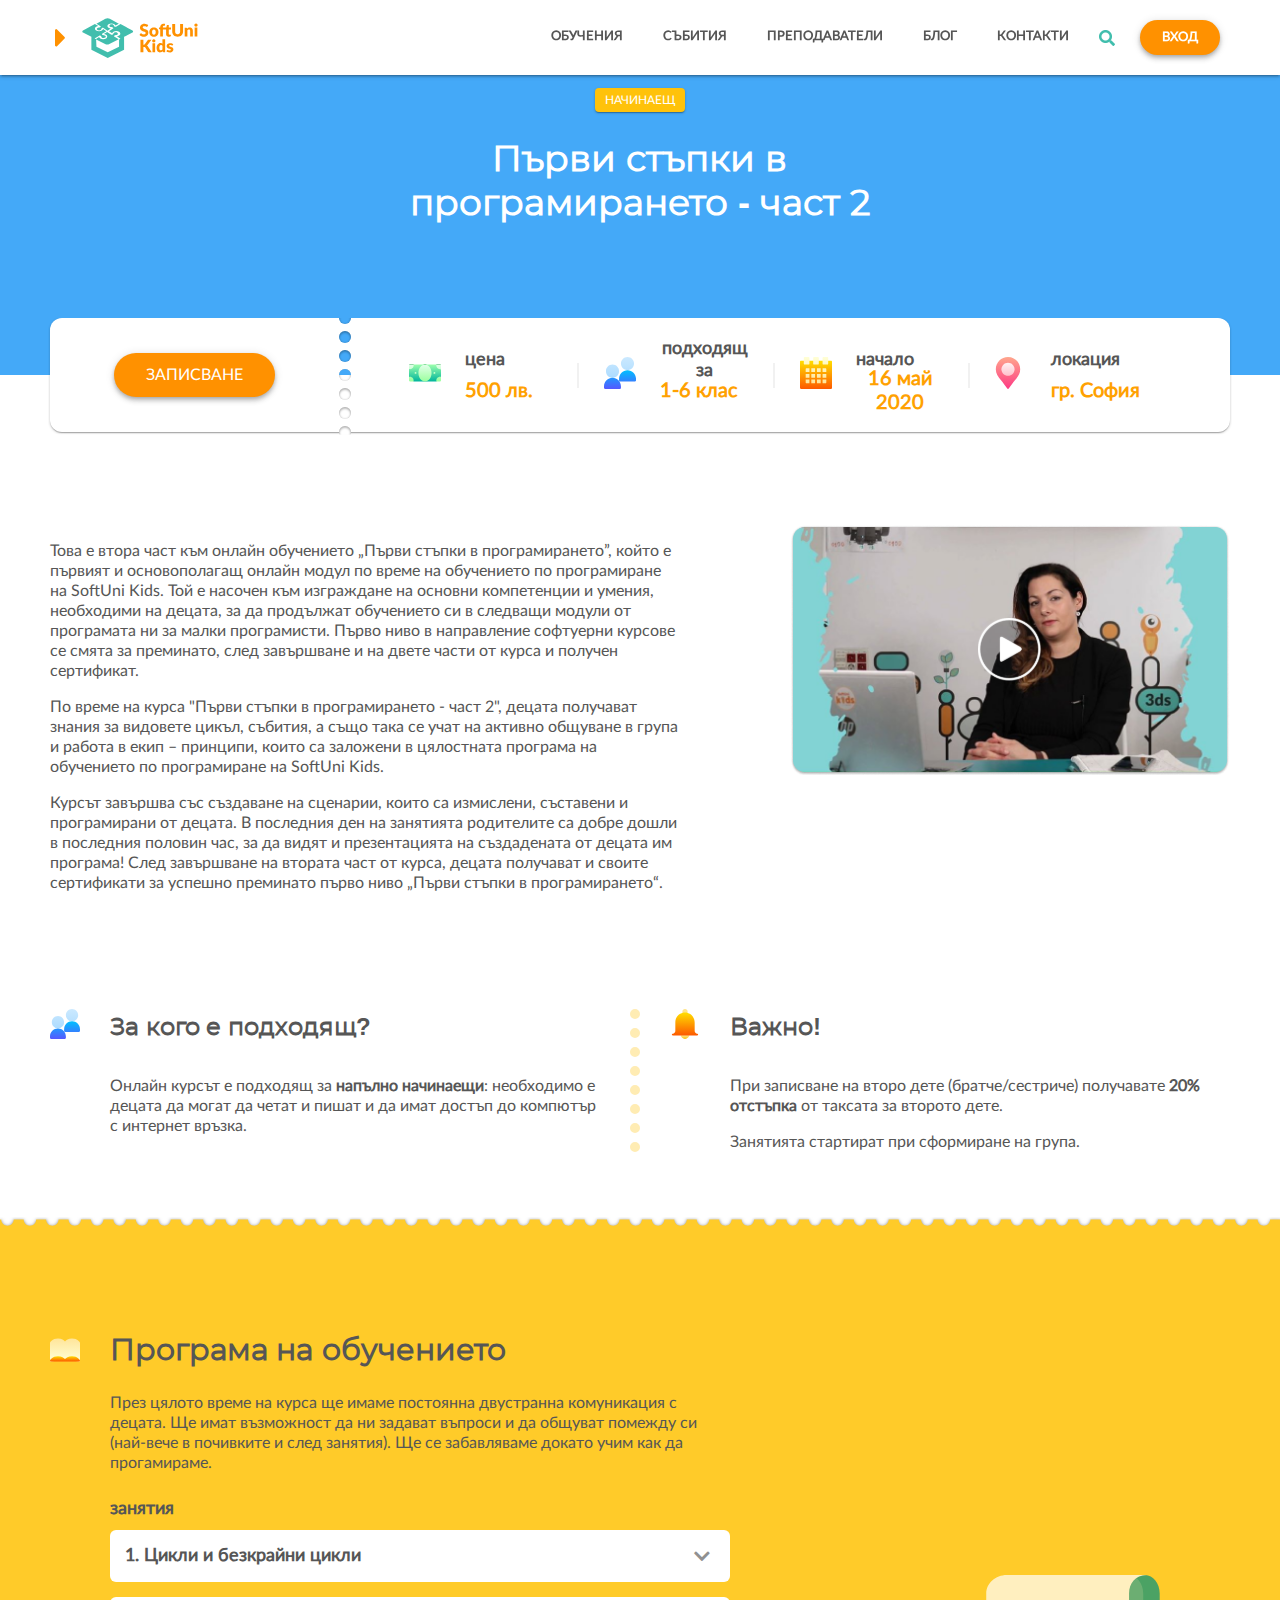
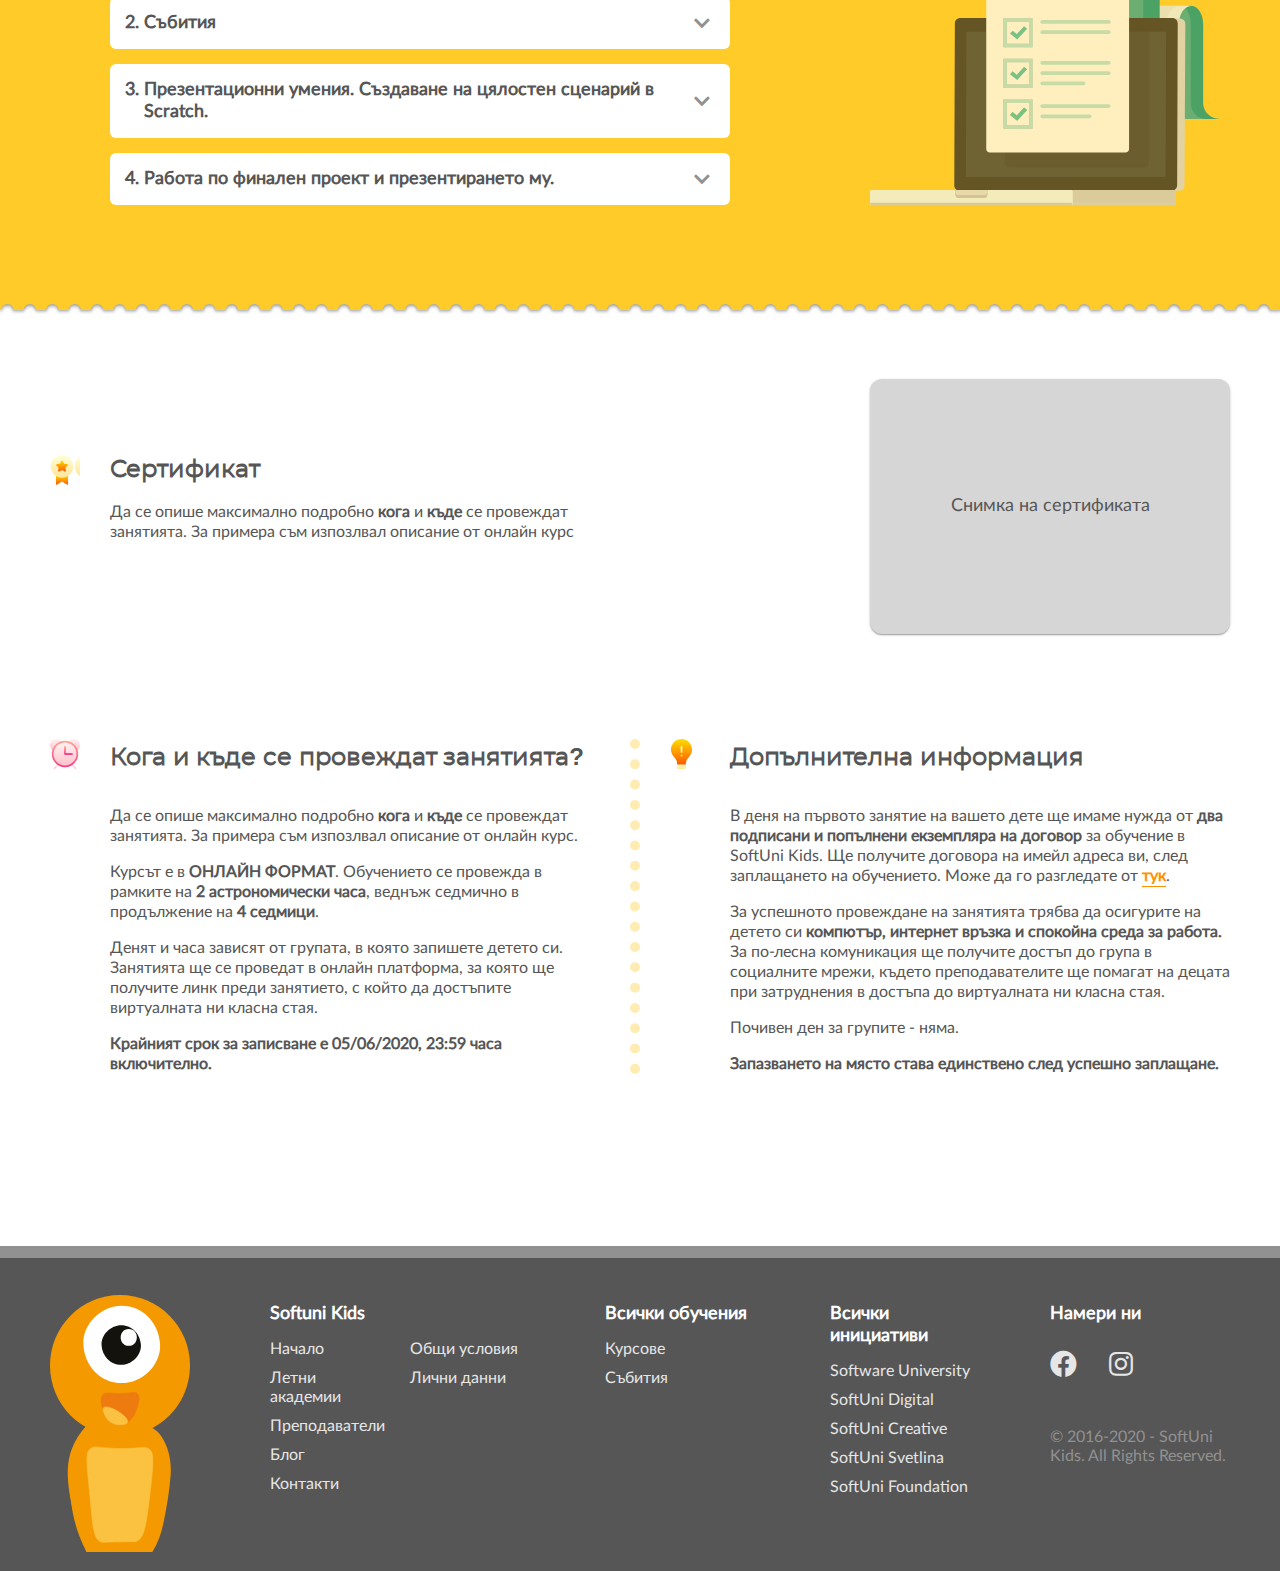
==== commit 3bbd94c6: "Moved typography to elements folder" ====
--- a/views/courses.html
+++ b/views/courses.html
@@ -5,8 +5,8 @@
   <meta charset="UTF-8">
   <meta name="viewport" content="width=device-width, initial-scale=1.0">
   <link rel="stylesheet" href="https://cdnjs.cloudflare.com/ajax/libs/font-awesome/5.11.2/css/all.min.css">
-  <link rel="stylesheet" href="../styles/01-settings/settings-typography.css">
   <link rel="stylesheet" href="../styles/03-generic/generic-normalize.css">
+  <link rel="stylesheet" href="../styles/04-elements/elements-typography.css">
   <link rel="stylesheet" href="../styles/04-elements/elements-lists.css">
   <link rel="stylesheet" href="../styles/04-elements/elements-links.css">
   <link rel="stylesheet" href="../styles/04-elements/elements-input-fields.css">
--- a/styles/04-elements/elements-typography.css
+++ b/styles/04-elements/elements-typography.css
@@ -0,0 +1,72 @@
+@font-face {
+  font-family: "Lato-Regular";
+  src: url("../../assets/fonts/Lato2OFLWeb/Lato/fonts/Lato-Regular.woff2") format("woff2"),
+    url("../../assets/fonts/Lato2OFLWeb/Lato/fonts/Lato-Regular.woff") format("woff"),
+    url("../../assets/fonts/Lato2OFLWeb/Lato/fonts/Lato-Regular.ttf") format("truetype");
+}
+
+@font-face {
+  font-family: "Montserrat";
+  src: url("../../assets/fonts/Montserrat/Montserrat-Regular/montserrat-400-normal.woff2") format("woff2"),
+    url("../../assets/fonts/Montserrat/Montserrat-Regular/montserrat-400-normal.woff") format("woff"),
+    url("../../assets/fonts/Montserrat/Montserrat-Regular/montserrat-400-normal.ttf") format("truetype");
+}
+
+html,
+* {
+  font-family: "Lato-Regular", sans-serif;
+}
+
+a,
+button {
+  font-style: normal;
+  font-size: 13px;
+  line-height: 16px;
+}
+
+a {
+  font-weight: 600;
+}
+
+p {
+  font-style: normal;
+  font-weight: normal;
+  font-size: 16px;
+  line-height: 20px;
+}
+
+button {
+  font-weight: 800;
+}
+
+h1,
+h2,
+h3,
+h4,
+h5,
+h6 {
+  font-family: "Montserrat", sans-serif;
+}
+
+h1 {
+  font-family: "Montserrat", sans-serif;
+  font-style: normal;
+  font-weight: 600;
+  font-size: 36px;
+  line-height: 44px;
+}
+
+h3 {
+  font-style: normal;
+  font-weight: bold;
+  font-size: 24px;
+  line-height: 30px;
+}
+
+h4 {
+  font-style: normal;
+  font-weight: 600;
+  font-size: 20px;
+  line-height: 24px;
+}
+/*# sourceMappingURL=elements-typography.css.map */
--- a/styles/06-components/courses/courses-header.css
+++ b/styles/06-components/courses/courses-header.css
@@ -80,6 +80,7 @@
           align-items: center;
   position: absolute;
   left: 0;
+  right: 0;
   margin: 0 20px;
   min-height: 112px;
   max-width: 1290px;
@@ -87,18 +88,15 @@
   border-radius: 12px;
   -webkit-box-shadow: 0 1px 1px 0 rgba(0, 0, 0, 0.14), 0 2px 1px -1px rgba(0, 0, 0, 0.12), 0 1px 3px 0 rgba(0, 0, 0, 0.2);
           box-shadow: 0 1px 1px 0 rgba(0, 0, 0, 0.14), 0 2px 1px -1px rgba(0, 0, 0, 0.12), 0 1px 3px 0 rgba(0, 0, 0, 0.2);
-  -webkit-clip-path: inset(0% -1% -2% -1%);
-          clip-path: inset(0% -1% -2% -1%);
+  -webkit-clip-path: inset(0% -0.2% -2% -0.2%);
+          clip-path: inset(0% -0.2% -2% -0.2%);
 }
 
 @media only screen and (min-width: 768px) {
   .course-header .course-intro-inner-container {
     bottom: -230px;
-    left: unset;
     width: 89%;
     margin: 0 auto;
-    left: 0;
-    right: 0;
   }
 }
 
@@ -125,8 +123,430 @@
 }
 
 .course-header .course-intro-dots-container {
+  display: -webkit-box;
+  display: -ms-flexbox;
+  display: flex;
+  -webkit-box-pack: justify;
+      -ms-flex-pack: justify;
+          justify-content: space-between;
   max-height: 25px;
+  margin-left: -10px;
+  margin-right: -10px;
   overflow: hidden;
+}
+
+.course-header .course-intro-dots-container .course-intro-dot:nth-child(1) {
+  display: inline-block;
+}
+
+@media only screen and (min-width: 1200px) {
+  .course-header .course-intro-dots-container .course-intro-dot:nth-child(1) {
+    background: #44A9F8;
+  }
+}
+
+.course-header .course-intro-dots-container .course-intro-dot:nth-child(2) {
+  display: inline-block;
+}
+
+@media only screen and (min-width: 1200px) {
+  .course-header .course-intro-dots-container .course-intro-dot:nth-child(2) {
+    background: #44A9F8;
+  }
+}
+
+.course-header .course-intro-dots-container .course-intro-dot:nth-child(3) {
+  display: inline-block;
+}
+
+@media only screen and (min-width: 1200px) {
+  .course-header .course-intro-dots-container .course-intro-dot:nth-child(3) {
+    background: #44A9F8;
+  }
+}
+
+.course-header .course-intro-dots-container .course-intro-dot:nth-child(4) {
+  display: inline-block;
+}
+
+@media only screen and (min-width: 1200px) {
+  .course-header .course-intro-dots-container .course-intro-dot:nth-child(4) {
+    overflow: hidden;
+  }
+  .course-header .course-intro-dots-container .course-intro-dot:nth-child(4) .course-intro-half-dot-blue {
+    width: 100%;
+    height: 50%;
+    display: block;
+    background: #44A9F8;
+  }
+}
+
+.course-header .course-intro-dots-container .course-intro-dot:nth-child(5) {
+  display: inline-block;
+}
+
+.course-header .course-intro-dots-container .course-intro-dot:nth-child(6) {
+  display: inline-block;
+}
+
+.course-header .course-intro-dots-container .course-intro-dot:nth-child(7) {
+  display: inline-block;
+}
+
+@media only screen and (min-width: 1200px) {
+  .course-header .course-intro-dots-container .course-intro-dot:nth-child(7) {
+    background: #FFF;
+  }
+}
+
+.course-header .course-intro-dots-container .course-intro-dot:nth-child(8) {
+  display: inline-block;
+}
+
+@media only screen and (min-width: 1200px) {
+  .course-header .course-intro-dots-container .course-intro-dot:nth-child(8) {
+    display: none;
+  }
+}
+
+.course-header .course-intro-dots-container .course-intro-dot:nth-child(9) {
+  display: inline-block;
+}
+
+@media only screen and (min-width: 1200px) {
+  .course-header .course-intro-dots-container .course-intro-dot:nth-child(9) {
+    display: none;
+  }
+}
+
+.course-header .course-intro-dots-container .course-intro-dot:nth-child(10) {
+  display: inline-block;
+}
+
+@media only screen and (min-width: 1200px) {
+  .course-header .course-intro-dots-container .course-intro-dot:nth-child(10) {
+    display: none;
+  }
+}
+
+.course-header .course-intro-dots-container .course-intro-dot:nth-child(11) {
+  display: inline-block;
+}
+
+@media only screen and (min-width: 1200px) {
+  .course-header .course-intro-dots-container .course-intro-dot:nth-child(11) {
+    display: none;
+  }
+}
+
+.course-header .course-intro-dots-container .course-intro-dot:nth-child(12) {
+  display: inline-block;
+}
+
+@media only screen and (min-width: 1200px) {
+  .course-header .course-intro-dots-container .course-intro-dot:nth-child(12) {
+    display: none;
+  }
+}
+
+.course-header .course-intro-dots-container .course-intro-dot:nth-child(13) {
+  display: inline-block;
+}
+
+@media only screen and (min-width: 1200px) {
+  .course-header .course-intro-dots-container .course-intro-dot:nth-child(13) {
+    display: none;
+  }
+}
+
+.course-header .course-intro-dots-container .course-intro-dot:nth-child(14) {
+  display: inline-block;
+}
+
+@media only screen and (min-width: 1200px) {
+  .course-header .course-intro-dots-container .course-intro-dot:nth-child(14) {
+    display: none;
+  }
+}
+
+.course-header .course-intro-dots-container .course-intro-dot:nth-child(15) {
+  display: inline-block;
+}
+
+@media only screen and (min-width: 1200px) {
+  .course-header .course-intro-dots-container .course-intro-dot:nth-child(15) {
+    display: none;
+  }
+}
+
+.course-header .course-intro-dots-container .course-intro-dot:nth-child(16) {
+  display: inline-block;
+}
+
+@media only screen and (min-width: 1200px) {
+  .course-header .course-intro-dots-container .course-intro-dot:nth-child(16) {
+    display: none;
+  }
+}
+
+.course-header .course-intro-dots-container .course-intro-dot:nth-child(17) {
+  display: inline-block;
+}
+
+@media only screen and (min-width: 1200px) {
+  .course-header .course-intro-dots-container .course-intro-dot:nth-child(17) {
+    display: none;
+  }
+}
+
+.course-header .course-intro-dots-container .course-intro-dot:nth-child(18) {
+  display: inline-block;
+}
+
+@media only screen and (min-width: 1200px) {
+  .course-header .course-intro-dots-container .course-intro-dot:nth-child(18) {
+    display: none;
+  }
+}
+
+.course-header .course-intro-dots-container .course-intro-dot:nth-child(19) {
+  display: inline-block;
+}
+
+.course-header .course-intro-dots-container .course-intro-dot:nth-child(19) {
+  display: none;
+}
+
+@media only screen and (min-width: 768px) {
+  .course-header .course-intro-dots-container .course-intro-dot:nth-child(19) {
+    display: inline-block;
+  }
+}
+
+@media only screen and (min-width: 1200px) {
+  .course-header .course-intro-dots-container .course-intro-dot:nth-child(19) {
+    display: none;
+  }
+}
+
+.course-header .course-intro-dots-container .course-intro-dot:nth-child(20) {
+  display: inline-block;
+}
+
+.course-header .course-intro-dots-container .course-intro-dot:nth-child(20) {
+  display: none;
+}
+
+@media only screen and (min-width: 768px) {
+  .course-header .course-intro-dots-container .course-intro-dot:nth-child(20) {
+    display: inline-block;
+  }
+}
+
+@media only screen and (min-width: 1200px) {
+  .course-header .course-intro-dots-container .course-intro-dot:nth-child(20) {
+    display: none;
+  }
+}
+
+.course-header .course-intro-dots-container .course-intro-dot:nth-child(21) {
+  display: inline-block;
+}
+
+.course-header .course-intro-dots-container .course-intro-dot:nth-child(21) {
+  display: none;
+}
+
+@media only screen and (min-width: 768px) {
+  .course-header .course-intro-dots-container .course-intro-dot:nth-child(21) {
+    display: inline-block;
+  }
+}
+
+@media only screen and (min-width: 1200px) {
+  .course-header .course-intro-dots-container .course-intro-dot:nth-child(21) {
+    display: none;
+  }
+}
+
+.course-header .course-intro-dots-container .course-intro-dot:nth-child(22) {
+  display: inline-block;
+}
+
+.course-header .course-intro-dots-container .course-intro-dot:nth-child(22) {
+  display: none;
+}
+
+@media only screen and (min-width: 768px) {
+  .course-header .course-intro-dots-container .course-intro-dot:nth-child(22) {
+    display: inline-block;
+  }
+}
+
+@media only screen and (min-width: 1200px) {
+  .course-header .course-intro-dots-container .course-intro-dot:nth-child(22) {
+    display: none;
+  }
+}
+
+.course-header .course-intro-dots-container .course-intro-dot:nth-child(23) {
+  display: inline-block;
+}
+
+.course-header .course-intro-dots-container .course-intro-dot:nth-child(23) {
+  display: none;
+}
+
+@media only screen and (min-width: 768px) {
+  .course-header .course-intro-dots-container .course-intro-dot:nth-child(23) {
+    display: inline-block;
+  }
+}
+
+@media only screen and (min-width: 1200px) {
+  .course-header .course-intro-dots-container .course-intro-dot:nth-child(23) {
+    display: none;
+  }
+}
+
+.course-header .course-intro-dots-container .course-intro-dot:nth-child(24) {
+  display: inline-block;
+}
+
+.course-header .course-intro-dots-container .course-intro-dot:nth-child(24) {
+  display: none;
+}
+
+@media only screen and (min-width: 768px) {
+  .course-header .course-intro-dots-container .course-intro-dot:nth-child(24) {
+    display: inline-block;
+  }
+}
+
+@media only screen and (min-width: 1200px) {
+  .course-header .course-intro-dots-container .course-intro-dot:nth-child(24) {
+    display: none;
+  }
+}
+
+.course-header .course-intro-dots-container .course-intro-dot:nth-child(25) {
+  display: inline-block;
+}
+
+.course-header .course-intro-dots-container .course-intro-dot:nth-child(25) {
+  display: none;
+}
+
+@media only screen and (min-width: 768px) {
+  .course-header .course-intro-dots-container .course-intro-dot:nth-child(25) {
+    display: inline-block;
+  }
+}
+
+@media only screen and (min-width: 1200px) {
+  .course-header .course-intro-dots-container .course-intro-dot:nth-child(25) {
+    display: none;
+  }
+}
+
+.course-header .course-intro-dots-container .course-intro-dot:nth-child(26) {
+  display: inline-block;
+}
+
+.course-header .course-intro-dots-container .course-intro-dot:nth-child(26) {
+  display: none;
+}
+
+@media only screen and (min-width: 768px) {
+  .course-header .course-intro-dots-container .course-intro-dot:nth-child(26) {
+    display: inline-block;
+  }
+}
+
+@media only screen and (min-width: 1200px) {
+  .course-header .course-intro-dots-container .course-intro-dot:nth-child(26) {
+    display: none;
+  }
+}
+
+.course-header .course-intro-dots-container .course-intro-dot:nth-child(27) {
+  display: inline-block;
+}
+
+.course-header .course-intro-dots-container .course-intro-dot:nth-child(27) {
+  display: none;
+}
+
+@media only screen and (min-width: 768px) {
+  .course-header .course-intro-dots-container .course-intro-dot:nth-child(27) {
+    display: inline-block;
+  }
+}
+
+@media only screen and (min-width: 1200px) {
+  .course-header .course-intro-dots-container .course-intro-dot:nth-child(27) {
+    display: none;
+  }
+}
+
+.course-header .course-intro-dots-container .course-intro-dot:nth-child(28) {
+  display: inline-block;
+}
+
+.course-header .course-intro-dots-container .course-intro-dot:nth-child(28) {
+  display: none;
+}
+
+@media only screen and (min-width: 768px) {
+  .course-header .course-intro-dots-container .course-intro-dot:nth-child(28) {
+    display: inline-block;
+  }
+}
+
+@media only screen and (min-width: 1200px) {
+  .course-header .course-intro-dots-container .course-intro-dot:nth-child(28) {
+    display: none;
+  }
+}
+
+.course-header .course-intro-dots-container .course-intro-dot:nth-child(29) {
+  display: inline-block;
+}
+
+.course-header .course-intro-dots-container .course-intro-dot:nth-child(29) {
+  display: none;
+}
+
+@media only screen and (min-width: 768px) {
+  .course-header .course-intro-dots-container .course-intro-dot:nth-child(29) {
+    display: inline-block;
+  }
+}
+
+@media only screen and (min-width: 1200px) {
+  .course-header .course-intro-dots-container .course-intro-dot:nth-child(29) {
+    display: none;
+  }
+}
+
+.course-header .course-intro-dots-container .course-intro-dot:nth-child(30) {
+  display: inline-block;
+}
+
+.course-header .course-intro-dots-container .course-intro-dot:nth-child(30) {
+  display: none;
+}
+
+@media only screen and (min-width: 768px) {
+  .course-header .course-intro-dots-container .course-intro-dot:nth-child(30) {
+    display: inline-block;
+  }
+}
+
+@media only screen and (min-width: 1200px) {
+  .course-header .course-intro-dots-container .course-intro-dot:nth-child(30) {
+    display: none;
+  }
 }
 
 @media only screen and (min-width: 1200px) {
@@ -138,99 +558,13 @@
     -webkit-box-direction: normal;
         -ms-flex-direction: column;
             flex-direction: column;
+    -webkit-box-pack: initial;
+        -ms-flex-pack: initial;
+            justify-content: initial;
     max-height: unset;
+    margin: 0;
     position: absolute;
     left: 285px;
-  }
-  .course-header .course-intro-dots-container .course-intro-dot:nth-child(1) {
-    background: #44A9F8;
-  }
-  .course-header .course-intro-dots-container .course-intro-dot:nth-child(2) {
-    background: #44A9F8;
-  }
-  .course-header .course-intro-dots-container .course-intro-dot:nth-child(3) {
-    background: #44A9F8;
-  }
-  .course-header .course-intro-dots-container .course-intro-dot:nth-child(4) {
-    overflow: hidden;
-  }
-  .course-header .course-intro-dots-container .course-intro-dot:nth-child(4) .course-intro-half-dot-blue {
-    width: 100%;
-    height: 50%;
-    display: block;
-    background: #44A9F8;
-  }
-  .course-header .course-intro-dots-container .course-intro-dot:nth-child(7) {
-    background: #FFF;
-  }
-  .course-header .course-intro-dots-container .course-intro-dot:nth-child(8) {
-    display: none;
-  }
-  .course-header .course-intro-dots-container .course-intro-dot:nth-child(9) {
-    display: none;
-  }
-  .course-header .course-intro-dots-container .course-intro-dot:nth-child(10) {
-    display: none;
-  }
-  .course-header .course-intro-dots-container .course-intro-dot:nth-child(11) {
-    display: none;
-  }
-  .course-header .course-intro-dots-container .course-intro-dot:nth-child(12) {
-    display: none;
-  }
-  .course-header .course-intro-dots-container .course-intro-dot:nth-child(13) {
-    display: none;
-  }
-  .course-header .course-intro-dots-container .course-intro-dot:nth-child(14) {
-    display: none;
-  }
-  .course-header .course-intro-dots-container .course-intro-dot:nth-child(15) {
-    display: none;
-  }
-  .course-header .course-intro-dots-container .course-intro-dot:nth-child(16) {
-    display: none;
-  }
-  .course-header .course-intro-dots-container .course-intro-dot:nth-child(17) {
-    display: none;
-  }
-  .course-header .course-intro-dots-container .course-intro-dot:nth-child(18) {
-    display: none;
-  }
-  .course-header .course-intro-dots-container .course-intro-dot:nth-child(19) {
-    display: none;
-  }
-  .course-header .course-intro-dots-container .course-intro-dot:nth-child(20) {
-    display: none;
-  }
-  .course-header .course-intro-dots-container .course-intro-dot:nth-child(21) {
-    display: none;
-  }
-  .course-header .course-intro-dots-container .course-intro-dot:nth-child(22) {
-    display: none;
-  }
-  .course-header .course-intro-dots-container .course-intro-dot:nth-child(23) {
-    display: none;
-  }
-  .course-header .course-intro-dots-container .course-intro-dot:nth-child(24) {
-    display: none;
-  }
-  .course-header .course-intro-dots-container .course-intro-dot:nth-child(25) {
-    display: none;
-  }
-  .course-header .course-intro-dots-container .course-intro-dot:nth-child(26) {
-    display: none;
-  }
-  .course-header .course-intro-dots-container .course-intro-dot:nth-child(27) {
-    display: none;
-  }
-  .course-header .course-intro-dots-container .course-intro-dot:nth-child(28) {
-    display: none;
-  }
-  .course-header .course-intro-dots-container .course-intro-dot:nth-child(29) {
-    display: none;
-  }
-  .course-header .course-intro-dots-container .course-intro-dot:nth-child(30) {
-    display: none;
   }
 }
 
@@ -242,6 +576,7 @@
   border-radius: 50%;
   -webkit-box-shadow: inset 0px 1px 3px rgba(0, 0, 0, 0.2), inset 0px 2px 2px rgba(0, 0, 0, 0.12), inset 0px 0px 2px rgba(0, 0, 0, 0.14);
           box-shadow: inset 0px 1px 3px rgba(0, 0, 0, 0.2), inset 0px 2px 2px rgba(0, 0, 0, 0.12), inset 0px 0px 2px rgba(0, 0, 0, 0.14);
+  background: #FFF;
 }
 
 .course-header .course-intro-button-container,
@@ -344,7 +679,6 @@
   -webkit-transform: rotate(90deg);
           transform: rotate(90deg);
   background: #F1F1F1;
-  background: #181818;
 }
 
 @media only screen and (min-width: 768px) {
--- a/styles/06-components/courses/courses-details.css
+++ b/styles/06-components/courses/courses-details.css
@@ -61,4 +61,14 @@
   -webkit-box-shadow: 0 1px 1px 0 rgba(0, 0, 0, 0.14), 0 2px 1px -1px rgba(0, 0, 0, 0.12), 0 1px 3px 0 rgba(0, 0, 0, 0.2);
           box-shadow: 0 1px 1px 0 rgba(0, 0, 0, 0.14), 0 2px 1px -1px rgba(0, 0, 0, 0.12), 0 1px 3px 0 rgba(0, 0, 0, 0.2);
 }
+
+.course-details-container .course-details-video {
+  position: absolute;
+  top: 0;
+  left: 0;
+  bottom: 0;
+  height: 100%;
+  width: 100%;
+  border: 0;
+}
 /*# sourceMappingURL=courses-details.css.map */--- a/styles/06-components/courses/course-suitable-and-skills.css
+++ b/styles/06-components/courses/course-suitable-and-skills.css
@@ -41,6 +41,7 @@
 
 .course-suitable-and-skills-container .course-suitable {
   border-bottom: 10px dotted #FFECB3;
+  padding-left: 60px;
   padding-bottom: 30px;
 }
 
@@ -48,7 +49,6 @@
   .course-suitable-and-skills-container .course-suitable {
     padding-bottom: 0;
     padding-right: 30px;
-    padding-left: 60px;
     border-bottom: none;
     border-right: 10px dotted #FFECB3;
   }
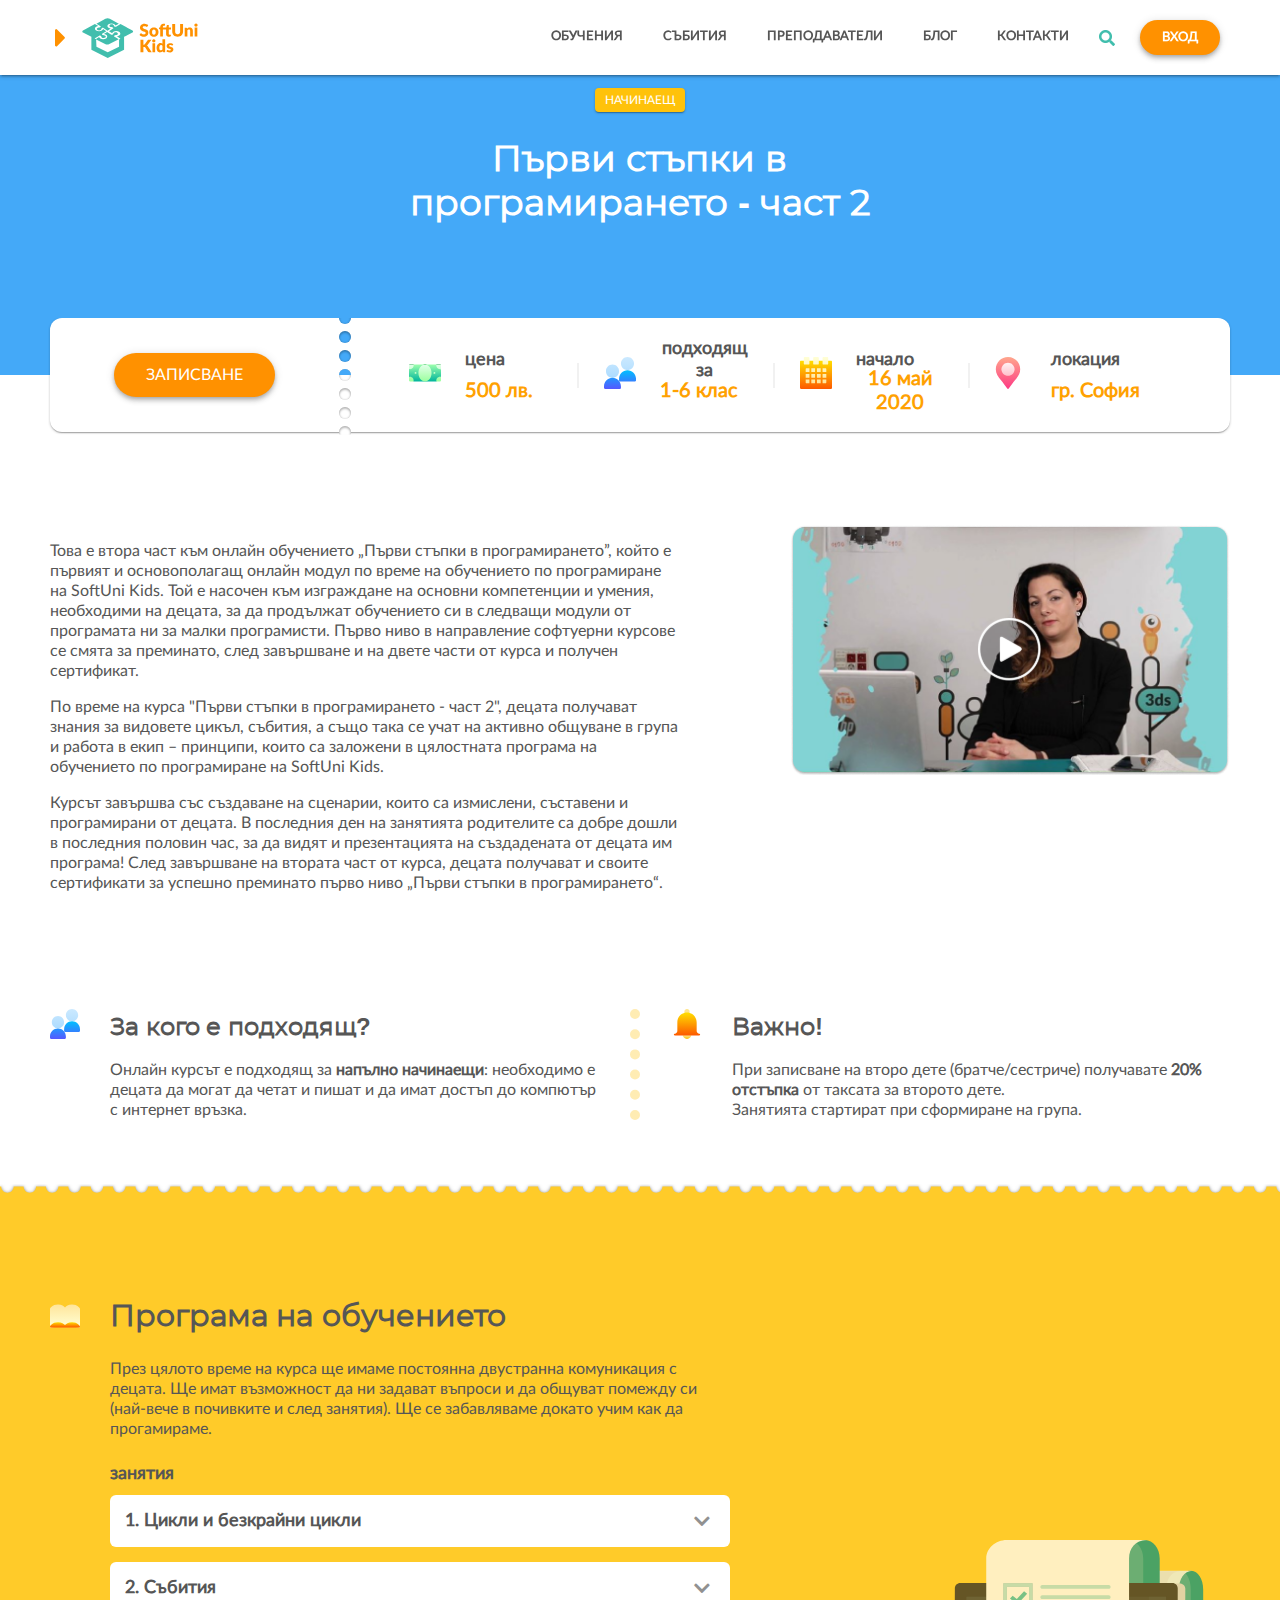
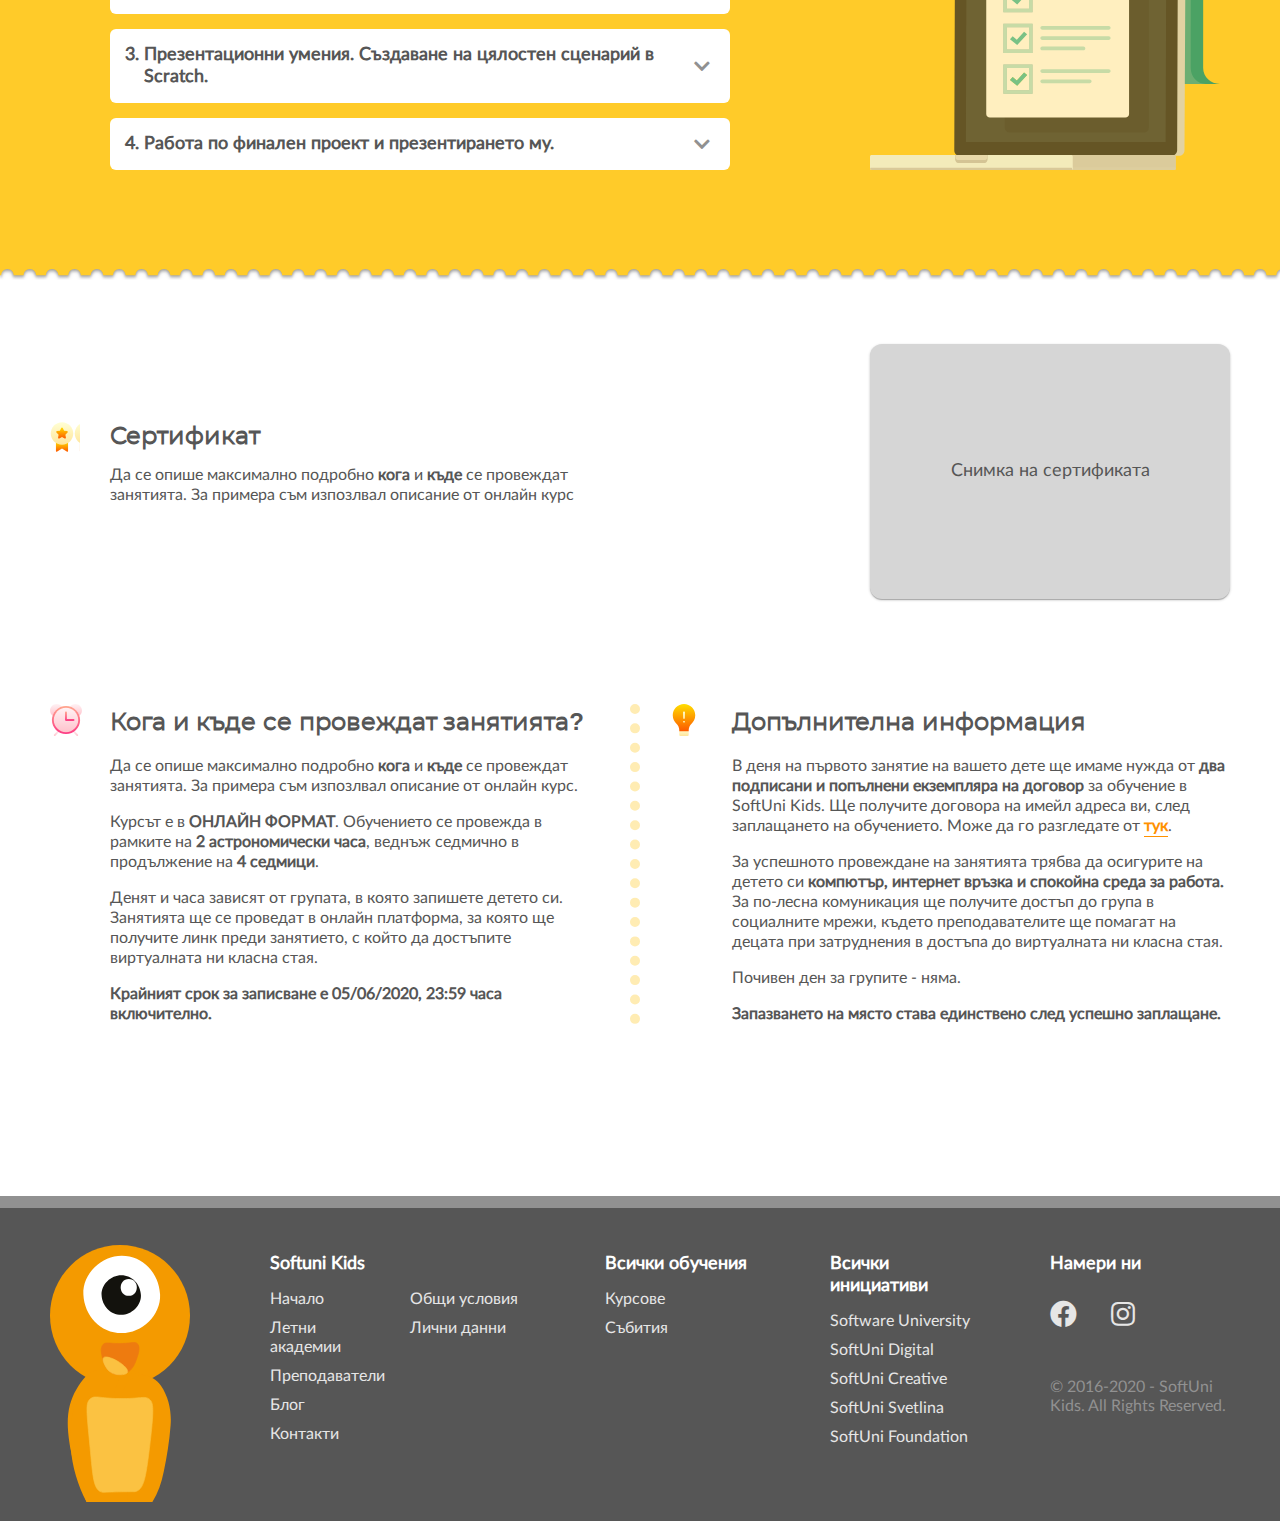
==== commit d776d73c: "Added styles for selected text" ====
--- a/views/courses.html
+++ b/views/courses.html
@@ -6,6 +6,7 @@
   <meta name="viewport" content="width=device-width, initial-scale=1.0">
   <link rel="stylesheet" href="https://cdnjs.cloudflare.com/ajax/libs/font-awesome/5.11.2/css/all.min.css">
   <link rel="stylesheet" href="../styles/03-generic/generic-normalize.css">
+  <link rel="stylesheet" href="../styles/03-generic/generic-text-selection.css">
   <link rel="stylesheet" href="../styles/04-elements/elements-typography.css">
   <link rel="stylesheet" href="../styles/04-elements/elements-lists.css">
   <link rel="stylesheet" href="../styles/04-elements/elements-links.css">
@@ -21,7 +22,6 @@
   <link rel="stylesheet" href="../styles/06-components/courses/courses-educational-program.css">
   <link rel="stylesheet" href="../styles/06-components/courses/courses-certificate.css">
   <link rel="stylesheet" href="../styles/06-components/courses/courses-lectures-and-more-info.css">
-  <link rel="stylesheet" href="../styles/07-utilities/utilities-centered.css">
   <script type="text/javascript" src="../scripts/youtube-player.js"></script>
   <title>Courses - SoftUni Kids</title>
 </head>
--- a/styles/03-generic/generic-text-selection.css
+++ b/styles/03-generic/generic-text-selection.css
@@ -0,0 +1,9 @@
+*::-moz-selection {
+  color: #181818;
+  background: #7CD1C5;
+}
+*::selection {
+  color: #181818;
+  background: #7CD1C5;
+}
+/*# sourceMappingURL=generic-text-selection.css.map */--- a/styles/06-components/common/components-footer.css
+++ b/styles/06-components/common/components-footer.css
@@ -182,7 +182,7 @@
       grid-template-columns: repeat(2, 29px);
   -ms-grid-rows: 28px;
       grid-template-rows: 28px;
-  gap: 30px;
+  gap: 32px;
   padding-top: 10px;
 }
 
@@ -220,8 +220,8 @@
   left: 0;
   right: 0;
   text-align: center;
-  padding-top: 30px;
-  margin: 30px auto;
+  padding-top: 32px;
+  margin: 32px auto;
   border-top: 1px solid #696969;
   line-height: 19px;
   color: #919191;
--- a/styles/06-components/common/components-navigation.css
+++ b/styles/06-components/common/components-navigation.css
@@ -9,6 +9,12 @@
 /* Shadow 12dp */
 /* Shadow 16dp */
 /* Shadow 24dp */
+.navigation-wrapper .navigation-logo .fa-caret-right {
+  top: 50%;
+  -webkit-transform: translateY(-50%);
+          transform: translateY(-50%);
+}
+
 .navigation-wrapper {
   position: -webkit-sticky;
   position: sticky;
@@ -74,9 +80,6 @@
 .navigation-wrapper .navigation-logo .fa-caret-right {
   position: absolute;
   left: -25px;
-  top: 50%;
-  -webkit-transform: translateY(-50%);
-          transform: translateY(-50%);
   font-size: 30px;
   color: #565656;
   cursor: pointer;
--- a/styles/06-components/courses/courses-details.css
+++ b/styles/06-components/courses/courses-details.css
@@ -9,13 +9,20 @@
 /* Shadow 12dp */
 /* Shadow 16dp */
 /* Shadow 24dp */
+.course-details-container .course-details-video-container:before {
+  top: 50%;
+  left: 50%;
+  -webkit-transform: translate(-50%, -50%);
+          transform: translate(-50%, -50%);
+}
+
 .course-details-container {
   display: -ms-grid;
   display: grid;
   -ms-grid-rows: 1fr 250px;
       grid-template-rows: 1fr 250px;
-  gap: 30px;
-  margin: 150px auto 65px;
+  gap: 32px;
+  margin: 150px auto 64px;
 }
 
 @media only screen and (min-width: 992px) {
@@ -49,10 +56,6 @@
   position: absolute;
   width: 64px;
   height: 64px;
-  top: 50%;
-  left: 50%;
-  -webkit-transform: translate(-50%, -50%);
-          transform: translate(-50%, -50%);
   background: url("../../../assets/icons/play-button.svg");
 }
 
--- a/styles/06-components/courses/course-suitable-and-skills.css
+++ b/styles/06-components/courses/course-suitable-and-skills.css
@@ -9,8 +9,17 @@
 /* Shadow 12dp */
 /* Shadow 16dp */
 /* Shadow 24dp */
+.course-suitable-and-skills-container .course-suitable:before,
+.course-suitable-and-skills-container .course-skills:before {
+  content: "";
+  position: absolute;
+  left: 0;
+  width: 30px;
+  height: 30px;
+}
+
 .course-suitable-and-skills-container {
-  margin-bottom: 65px;
+  margin-bottom: 64px;
   color: #565656;
 }
 
@@ -30,25 +39,18 @@
 
 .course-suitable-and-skills-container .course-suitable:before,
 .course-suitable-and-skills-container .course-skills:before {
-  content: "";
-  position: absolute;
-  left: 0;
-  width: 30px;
-  height: 30px;
   background-size: contain;
   background-repeat: no-repeat;
 }
 
 .course-suitable-and-skills-container .course-suitable {
   border-bottom: 10px dotted #FFECB3;
-  padding-left: 60px;
-  padding-bottom: 30px;
+  padding-bottom: 32px;
 }
 
 @media only screen and (min-width: 768px) {
   .course-suitable-and-skills-container .course-suitable {
-    padding-bottom: 0;
-    padding-right: 30px;
+    padding: 0 32px 0 60px;
     border-bottom: none;
     border-right: 10px dotted #FFECB3;
   }
@@ -67,29 +69,30 @@
   line-height: 36px;
   margin-top: 0;
   margin-bottom: 15px;
+  padding-left: 60px;
 }
 
 @media only screen and (min-width: 768px) {
   .course-suitable-and-skills-container .course-suitable-title,
   .course-suitable-and-skills-container .course-skills-title {
     display: inline-block;
+    padding-left: 0px;
   }
 }
 
 .course-suitable-and-skills-container .course-suitable-description,
 .course-suitable-and-skills-container .course-skills-description {
-  margin-bottom: 0;
+  margin: 0;
 }
 
 .course-suitable-and-skills-container .course-skills {
-  margin-top: 30px;
-  padding-left: 60px;
+  margin-top: 32px;
 }
 
 @media only screen and (min-width: 768px) {
   .course-suitable-and-skills-container .course-skills {
-    margin-top: 0;
-    margin-left: 30px;
+    padding-left: 60px;
+    margin: 0 0 0 32px;
   }
 }
 
--- a/styles/06-components/courses/courses-educational-program.css
+++ b/styles/06-components/courses/courses-educational-program.css
@@ -9,9 +9,23 @@
 /* Shadow 12dp */
 /* Shadow 16dp */
 /* Shadow 24dp */
+.educational-program-container .educational-program-text-container:before {
+  content: "";
+  position: absolute;
+  left: 0;
+  width: 30px;
+  height: 30px;
+}
+
+.educational-program-container .fa-chevron-down {
+  top: 50%;
+  -webkit-transform: translateY(-50%);
+          transform: translateY(-50%);
+}
+
 .educational-program-container {
   min-height: 560px;
-  padding: 65px 0;
+  padding: 64px 0;
   margin-bottom: 64px;
   background: no-repeat url("../../../assets/images/educational-program-background.svg");
   background-size: cover;
@@ -19,7 +33,7 @@
 
 @media only screen and (min-width: 992px) {
   .educational-program-container {
-    padding: 65px 0 60px;
+    padding: 64px 0 60px;
   }
 }
 
@@ -52,11 +66,6 @@
 }
 
 .educational-program-container .educational-program-text-container:before {
-  content: "";
-  position: absolute;
-  left: 0;
-  width: 30px;
-  height: 30px;
   background: 0 3px/contain no-repeat url("../../../assets/icons/book.svg");
 }
 
@@ -75,12 +84,12 @@
 }
 
 .educational-program-container .educational-program-text-description {
-  margin-bottom: 30px;
+  margin-bottom: 32px;
 }
 
 @media only screen and (min-width: 992px) {
   .educational-program-container .educational-program-text-description {
-    margin-bottom: 25px;
+    margin-bottom: 24px;
   }
 }
 
@@ -125,9 +134,6 @@
 .educational-program-container .fa-chevron-down {
   position: absolute;
   right: 20px;
-  top: 50%;
-  -webkit-transform: translateY(-50%);
-          transform: translateY(-50%);
   color: #919191;
 }
 
--- a/styles/06-components/courses/courses-certificate.css
+++ b/styles/06-components/courses/courses-certificate.css
@@ -9,6 +9,14 @@
 /* Shadow 12dp */
 /* Shadow 16dp */
 /* Shadow 24dp */
+.certificate-container .certificate-text-container:before {
+  content: "";
+  position: absolute;
+  left: 0;
+  width: 30px;
+  height: 30px;
+}
+
 .certificate-container {
   display: none;
   margin-bottom: 105px;
@@ -39,17 +47,12 @@
 }
 
 .certificate-container .certificate-text-container:before {
-  content: "";
-  position: absolute;
-  left: 0;
-  width: 30px;
-  height: 30px;
   background: url("../../../assets/icons/certificate.svg");
   background-size: contain;
 }
 
 .certificate-container .certificate-text-title {
-  margin-top: 0;
+  margin: 0 0 16px;
 }
 
 .certificate-container .certificate-image-container {
--- a/styles/06-components/courses/courses-lectures-and-more-info.css
+++ b/styles/06-components/courses/courses-lectures-and-more-info.css
@@ -9,8 +9,17 @@
 /* Shadow 12dp */
 /* Shadow 16dp */
 /* Shadow 24dp */
+.lectures-and-more-info-container .lectures:before,
+.lectures-and-more-info-container .more-info:before {
+  content: "";
+  position: absolute;
+  left: 0;
+  width: 30px;
+  height: 30px;
+}
+
 .lectures-and-more-info-container {
-  margin-bottom: 172px;
+  margin-bottom: 96px;
   color: #565656;
 }
 
@@ -20,6 +29,7 @@
     display: grid;
     -ms-grid-columns: (1fr)[2];
         grid-template-columns: repeat(2, 1fr);
+    margin-bottom: 172px;
   }
 }
 
@@ -36,37 +46,35 @@
 .lectures-and-more-info-container .lectures,
 .lectures-and-more-info-container .more-info {
   position: relative;
-  padding-left: 60px;
 }
 
 .lectures-and-more-info-container .lectures:before,
 .lectures-and-more-info-container .more-info:before {
-  content: "";
-  position: absolute;
-  left: 0;
-  width: 30px;
-  height: 30px;
   background-size: contain;
   background-repeat: no-repeat;
 }
 
 @media only screen and (min-width: 768px) {
+  .lectures-and-more-info-container .lectures,
+  .lectures-and-more-info-container .more-info {
+    padding-left: 60px;
+  }
   .lectures-and-more-info-container .lectures:before,
   .lectures-and-more-info-container .more-info:before {
-    width: 30px;
-    height: 30px;
+    width: 32px;
+    height: 32px;
   }
 }
 
 .lectures-and-more-info-container .lectures {
   border-bottom: 10px dotted #FFECB3;
-  padding-bottom: 30px;
+  padding-bottom: 32px;
 }
 
 @media only screen and (min-width: 768px) {
   .lectures-and-more-info-container .lectures {
     padding-bottom: 0;
-    padding-right: 30px;
+    padding-right: 32px;
     border-bottom: none;
     border-right: 10px dotted #FFECB3;
   }
@@ -79,7 +87,15 @@
   display: inline-flex;
   font-weight: 600;
   line-height: 36px;
-  margin: 0 auto 15px;
+  margin: 0;
+  padding-left: 60px;
+}
+
+@media only screen and (min-width: 768px) {
+  .lectures-and-more-info-container .lectures-title,
+  .lectures-and-more-info-container .more-info-title {
+    padding-left: 0px;
+  }
 }
 
 .lectures-and-more-info-container .lectures:before {
@@ -92,13 +108,12 @@
 }
 
 .lectures-and-more-info-container .more-info {
-  margin-top: 30px;
+  margin-top: 32px;
 }
 
 @media only screen and (min-width: 768px) {
   .lectures-and-more-info-container .more-info {
-    margin-top: 0;
-    margin-left: 30px;
+    margin: 0 0 0 32px;
   }
 }
 
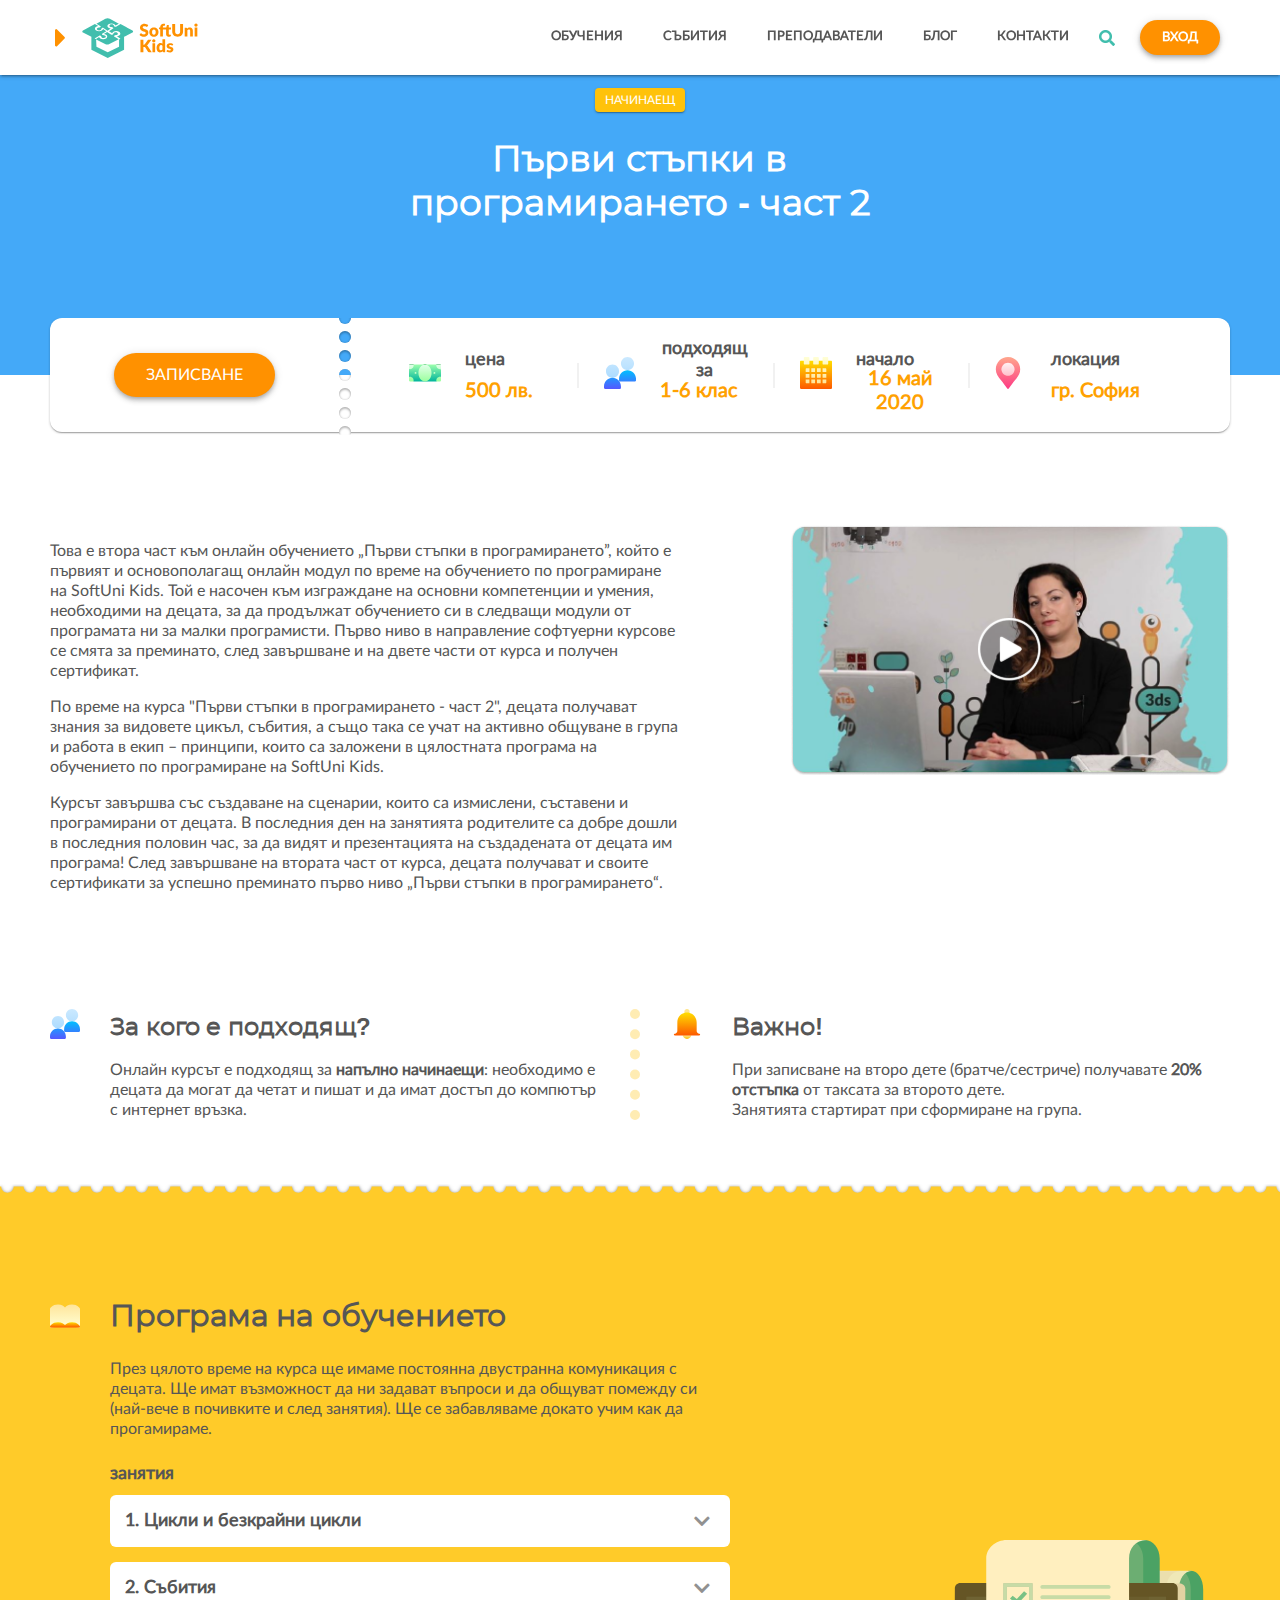
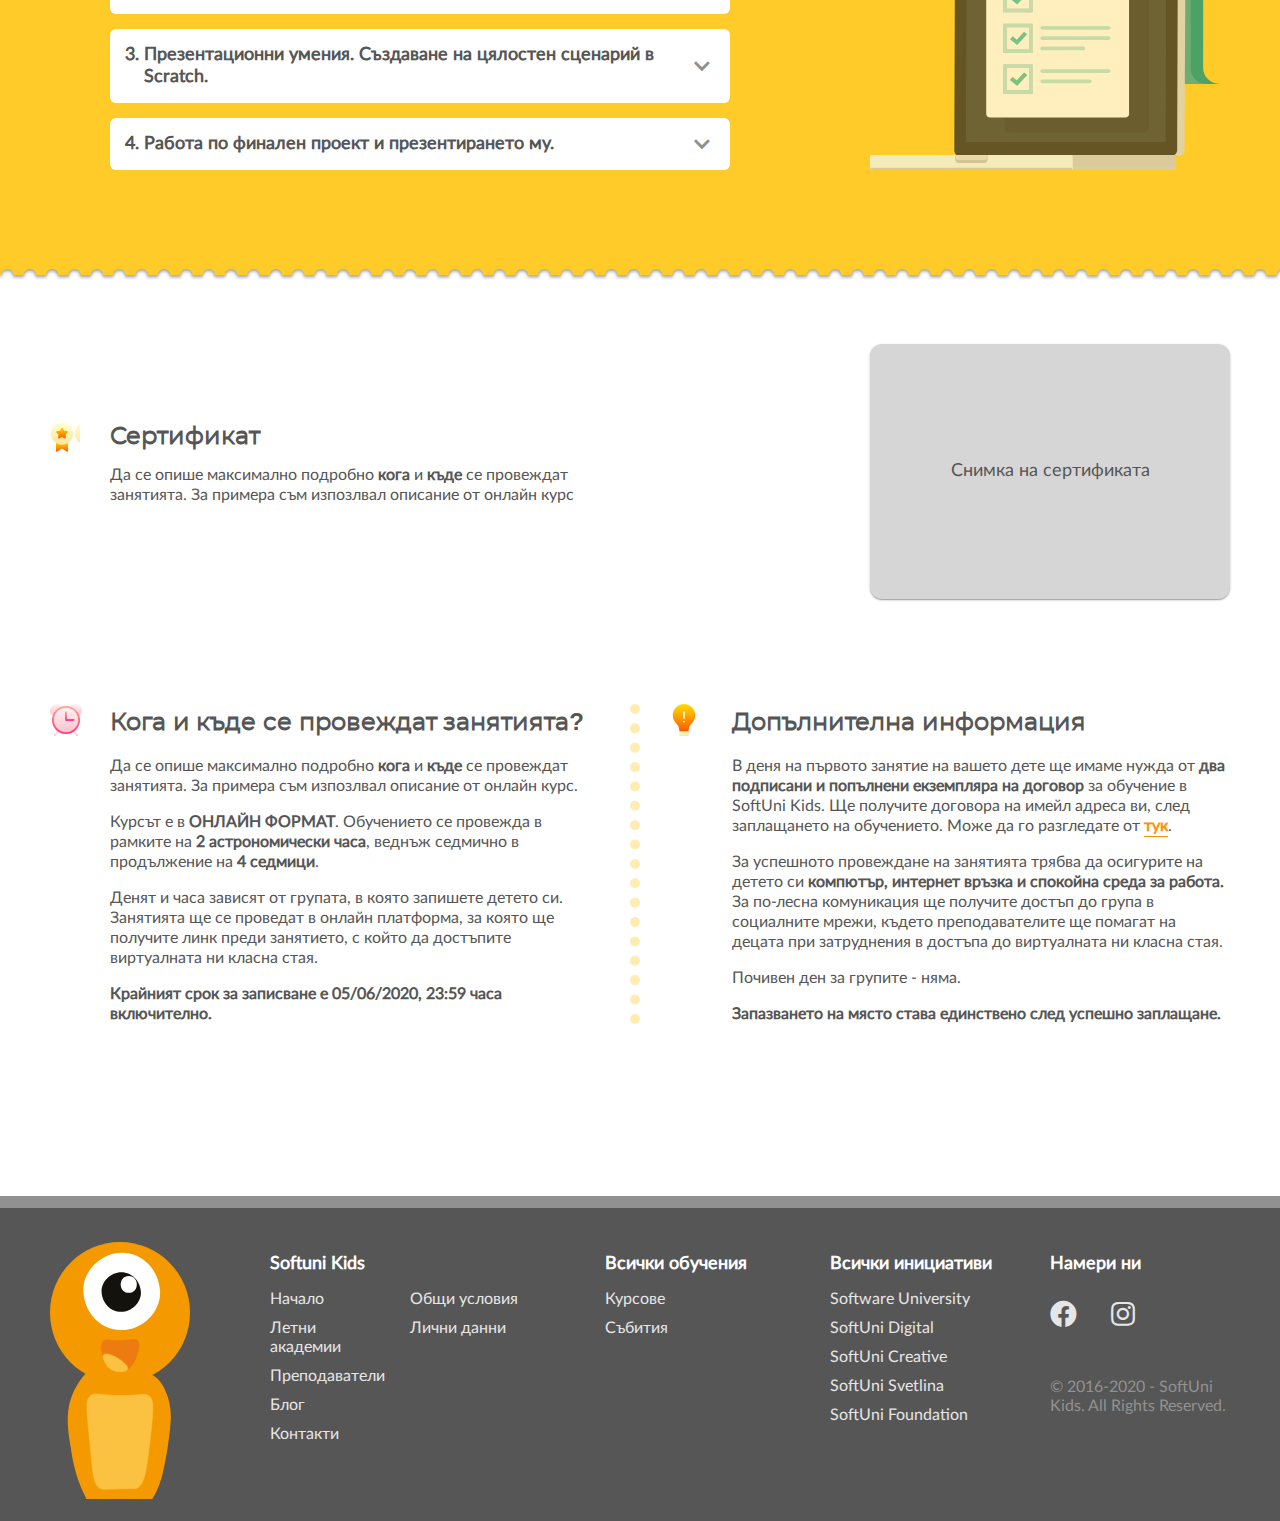
==== commit 6346e5e1: "Removed parent element" ====
--- a/views/courses.html
+++ b/views/courses.html
@@ -7,6 +7,7 @@
   <link rel="stylesheet" href="https://cdnjs.cloudflare.com/ajax/libs/font-awesome/5.11.2/css/all.min.css">
   <link rel="stylesheet" href="../styles/03-generic/generic-normalize.css">
   <link rel="stylesheet" href="../styles/03-generic/generic-text-selection.css">
+  <link rel="stylesheet" href="../styles/03-generic/generic-scrollbar.css">
   <link rel="stylesheet" href="../styles/04-elements/elements-typography.css">
   <link rel="stylesheet" href="../styles/04-elements/elements-lists.css">
   <link rel="stylesheet" href="../styles/04-elements/elements-links.css">
@@ -66,10 +67,7 @@
   </nav>
 
   <header class="header course-header">
-    <div class="course-level-container">
-      <div class="course-level">Начинаещ</div>
-
-    </div>
+    <span class="course-level">Начинаещ</span>
     <h1 class="header-title">Първи стъпки в програмирането - част 2</h1>
 
     <div class="course-intro-main-container container">
--- a/styles/03-generic/generic-scrollbar.css
+++ b/styles/03-generic/generic-scrollbar.css
@@ -0,0 +1,13 @@
+body::-webkit-scrollbar {
+  width: 20px;
+}
+
+body::-webkit-scrollbar-track {
+  -webkit-box-shadow: inset 0 0 6px #B2B2B2;
+          box-shadow: inset 0 0 6px #B2B2B2;
+}
+
+body::-webkit-scrollbar-thumb {
+  background-color: #187BD6;
+}
+/*# sourceMappingURL=generic-scrollbar.css.map */--- a/styles/06-components/common/components-footer.css
+++ b/styles/06-components/common/components-footer.css
@@ -159,6 +159,12 @@
   padding-bottom: 15px;
 }
 
+@media only screen and (min-width: 768px) {
+  .footer .footer-list-item-title {
+    white-space: nowrap;
+  }
+}
+
 .footer .footer-inner-list-item {
   padding-bottom: 10px;
 }
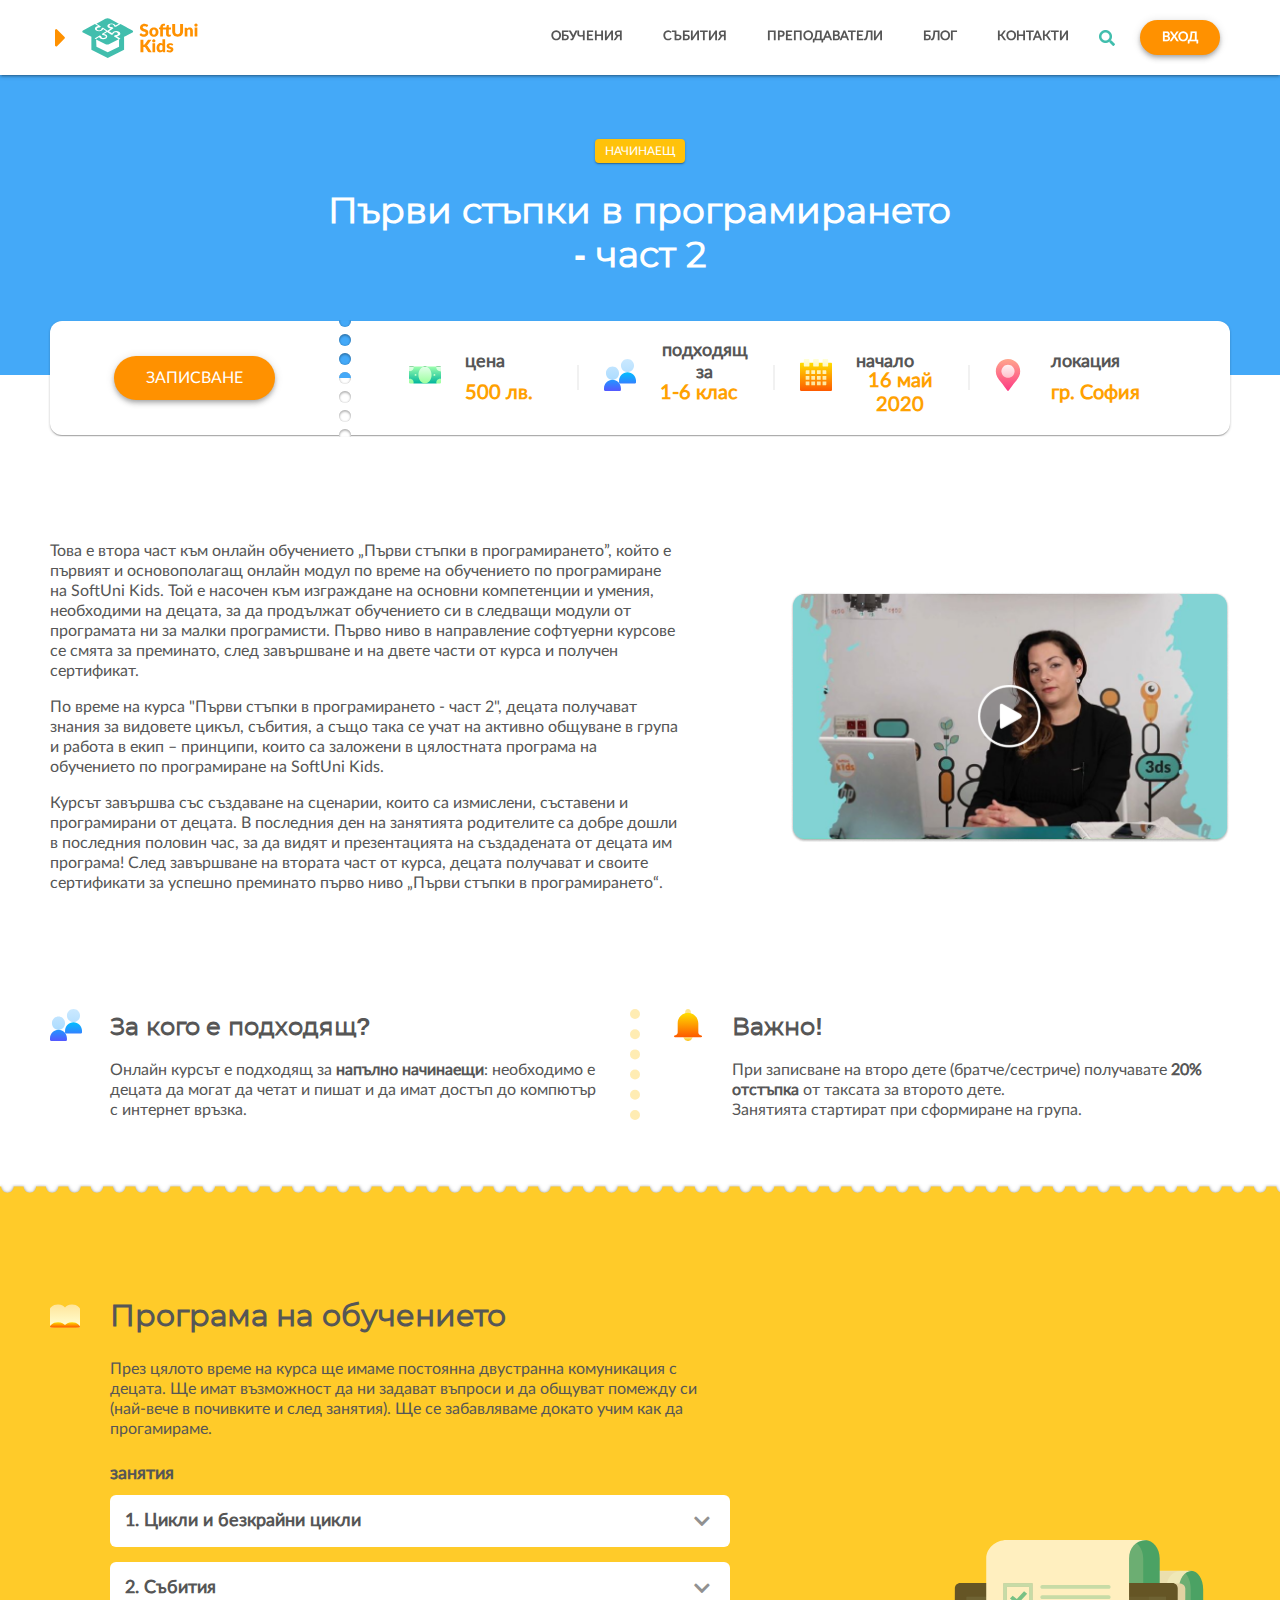
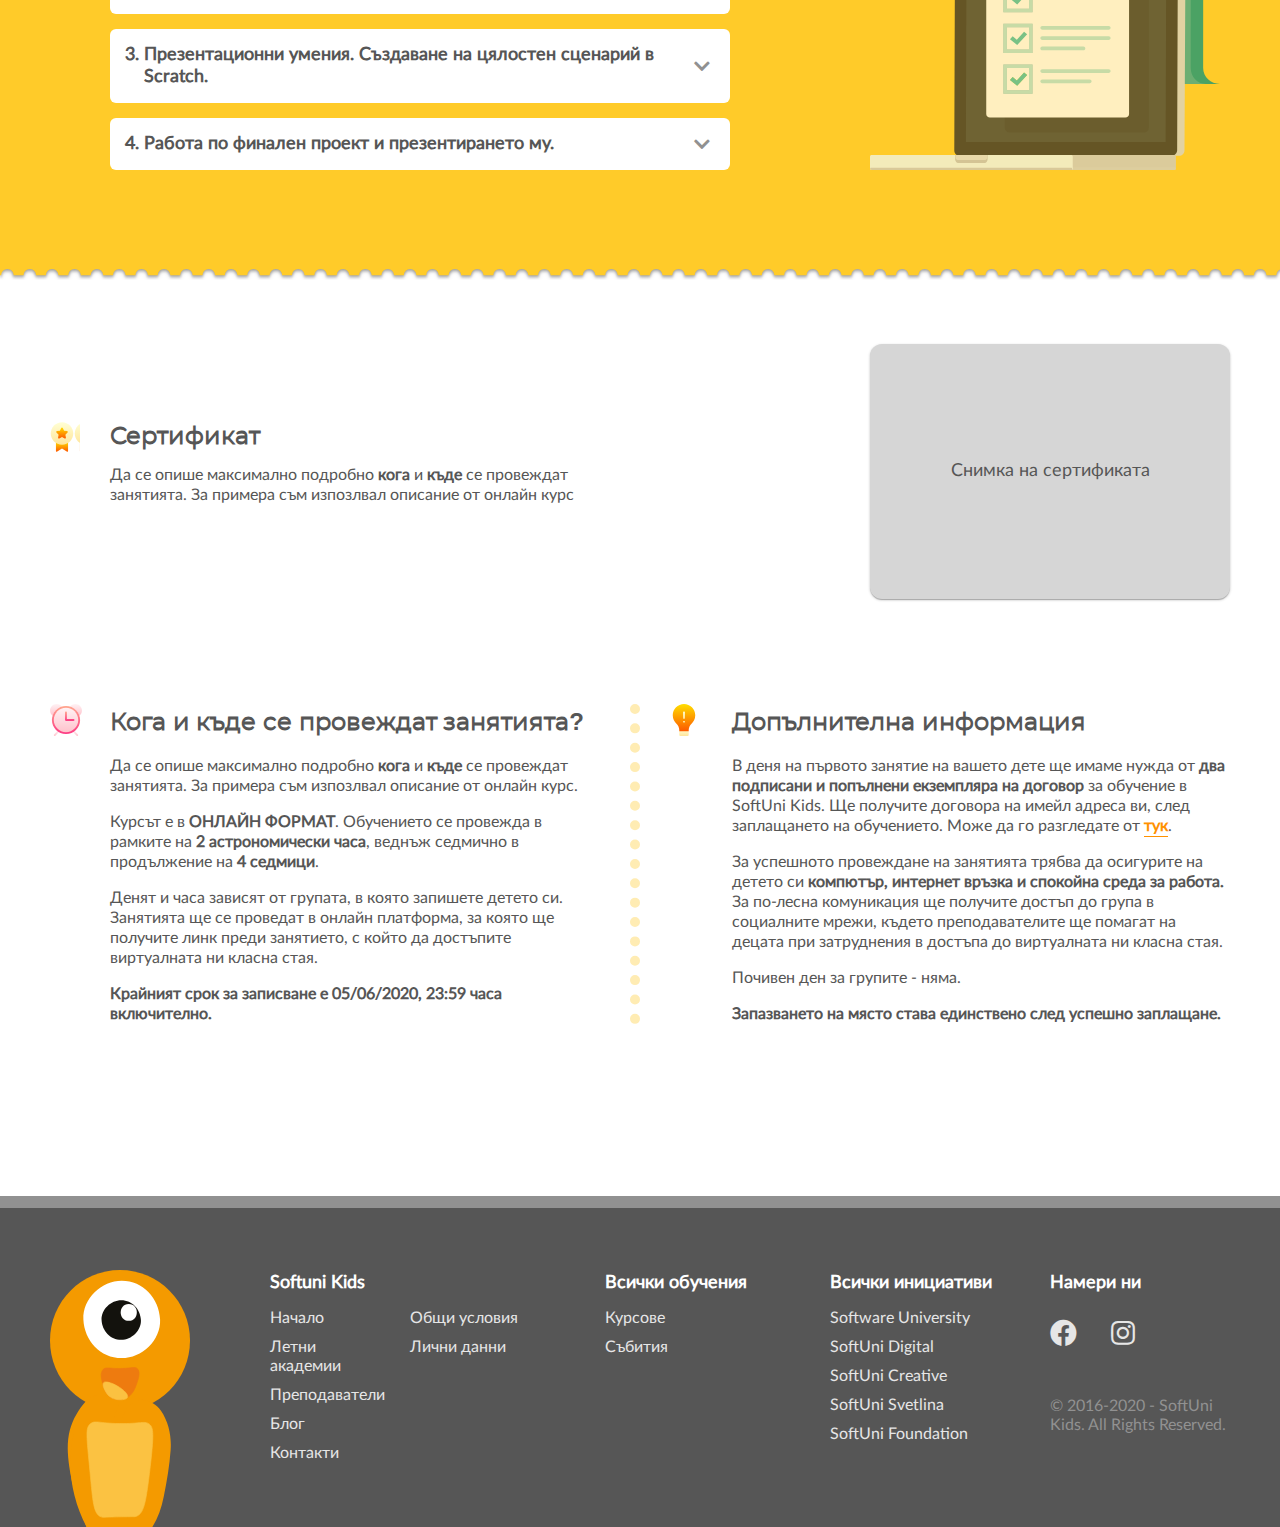
==== commit 82faf465: "Renamed a file" ====
--- a/views/courses.html
+++ b/views/courses.html
@@ -19,7 +19,7 @@
   <link rel="stylesheet" href="../styles/06-components/common/components-navigation.css">
   <link rel="stylesheet" href="../styles/06-components/courses/courses-header.css">
   <link rel="stylesheet" href="../styles/06-components/courses/courses-details.css">
-  <link rel="stylesheet" href="../styles/06-components/courses/course-suitable-and-skills.css">
+  <link rel="stylesheet" href="../styles/06-components/courses/course-suitable-and-important.css">
   <link rel="stylesheet" href="../styles/06-components/courses/courses-educational-program.css">
   <link rel="stylesheet" href="../styles/06-components/courses/courses-certificate.css">
   <link rel="stylesheet" href="../styles/06-components/courses/courses-lectures-and-more-info.css">
--- a/styles/03-generic/generic-scrollbar.css
+++ b/styles/03-generic/generic-scrollbar.css
@@ -1,3 +1,7 @@
+html {
+  scrollbar-color: #187BD6 #E6E6E6;
+}
+
 body::-webkit-scrollbar {
   width: 20px;
 }
--- a/styles/06-components/common/components-footer.css
+++ b/styles/06-components/common/components-footer.css
@@ -77,12 +77,12 @@
 .footer .footer-list {
   display: -ms-grid;
   display: grid;
-  -ms-grid-rows: 1fr 1fr;
-      grid-template-rows: 1fr 1fr;
+  -ms-grid-rows: 1.5fr 1fr;
+      grid-template-rows: 1.5fr 1fr;
   -ms-grid-columns: 1fr 1fr;
       grid-template-columns: 1fr 1fr;
   gap: 32px 23px;
-  padding: 50px 0;
+  padding: 52px 0;
 }
 
 @media only screen and (min-width: 992px) {
@@ -92,7 +92,7 @@
     -ms-grid-rows: 1fr;
         grid-template-rows: 1fr;
     gap: 80px;
-    padding: 45px 0;
+    padding: 64px 0;
   }
 }
 
@@ -165,7 +165,7 @@
   }
 }
 
-.footer .footer-inner-list-item {
+.footer .footer-inner-list-item:not(:last-child) {
   padding-bottom: 10px;
 }
 
--- a/styles/06-components/courses/courses-header.css
+++ b/styles/06-components/courses/courses-header.css
@@ -53,13 +53,25 @@
           box-shadow: 0 1px 1px 0 rgba(0, 0, 0, 0.14), 0 2px 1px -1px rgba(0, 0, 0, 0.12), 0 1px 3px 0 rgba(0, 0, 0, 0.2);
 }
 
+@media only screen and (min-width: 1200px) {
+  .course-header .course-level {
+    margin-top: 64px;
+  }
+}
+
 .course-header .header-title {
   width: 90%;
 }
 
-@media only screen and (min-width: 1200px) {
+@media only screen and (min-width: 576px) {
   .course-header .header-title {
-    width: 39%;
+    max-width: 640px;
+  }
+}
+
+@media only screen and (min-width: 1200px) {
+  .course-header .header-title {
+    margin-bottom: -15px;
   }
 }
 
@@ -114,7 +126,7 @@
         grid-template-columns: 160px 1fr;
     gap: 135px;
     position: relative;
-    bottom: -70px;
+    bottom: -60px;
     left: unset;
     margin: 0 auto;
     padding: 32px 90px 32px 64px;
--- a/styles/06-components/courses/courses-details.css
+++ b/styles/06-components/courses/courses-details.css
@@ -21,6 +21,9 @@
   display: grid;
   -ms-grid-rows: 1fr 250px;
       grid-template-rows: 1fr 250px;
+  -webkit-box-align: center;
+      -ms-flex-align: center;
+          align-items: center;
   gap: 32px;
   margin: 150px auto 64px;
 }
--- a/styles/06-components/courses/course-suitable-and-important.css
+++ b/styles/06-components/courses/course-suitable-and-important.css
@@ -0,0 +1,102 @@
+/* Shadow 0dp */
+/* Shadow 1dp */
+/* Shadow 2dp */
+/* Shadow 3dp */
+/* Shadow 4dp */
+/* Shadow 6dp */
+/* Shadow 8dp */
+/* Shadow 9dp */
+/* Shadow 12dp */
+/* Shadow 16dp */
+/* Shadow 24dp */
+.course-suitable-and-skills-container .course-suitable:before,
+.course-suitable-and-skills-container .course-skills:before {
+  content: "";
+  position: absolute;
+  left: 0;
+  width: 32px;
+  height: 32px;
+}
+
+.course-suitable-and-skills-container {
+  margin-bottom: 64px;
+  color: #565656;
+}
+
+@media only screen and (min-width: 768px) {
+  .course-suitable-and-skills-container {
+    display: -ms-grid;
+    display: grid;
+    -ms-grid-columns: (1fr)[2];
+        grid-template-columns: repeat(2, 1fr);
+  }
+}
+
+.course-suitable-and-skills-container .course-suitable,
+.course-suitable-and-skills-container .course-skills {
+  position: relative;
+}
+
+.course-suitable-and-skills-container .course-suitable:before,
+.course-suitable-and-skills-container .course-skills:before {
+  background-size: contain;
+  background-repeat: no-repeat;
+}
+
+.course-suitable-and-skills-container .course-suitable {
+  border-bottom: 10px dotted #FFECB3;
+  padding-bottom: 32px;
+}
+
+@media only screen and (min-width: 768px) {
+  .course-suitable-and-skills-container .course-suitable {
+    padding: 0 32px 0 60px;
+    border-bottom: none;
+    border-right: 10px dotted #FFECB3;
+  }
+}
+
+.course-suitable-and-skills-container .course-suitable:before {
+  background-image: url("../../../assets/icons/people.svg");
+}
+
+.course-suitable-and-skills-container .course-suitable-title,
+.course-suitable-and-skills-container .course-skills-title {
+  display: -webkit-inline-box;
+  display: -ms-inline-flexbox;
+  display: inline-flex;
+  font-weight: 600;
+  line-height: 36px;
+  margin-top: 0;
+  margin-bottom: 15px;
+  padding-left: 60px;
+}
+
+@media only screen and (min-width: 768px) {
+  .course-suitable-and-skills-container .course-suitable-title,
+  .course-suitable-and-skills-container .course-skills-title {
+    display: inline-block;
+    padding-left: 0px;
+  }
+}
+
+.course-suitable-and-skills-container .course-suitable-description,
+.course-suitable-and-skills-container .course-skills-description {
+  margin: 0;
+}
+
+.course-suitable-and-skills-container .course-skills {
+  margin-top: 32px;
+}
+
+@media only screen and (min-width: 768px) {
+  .course-suitable-and-skills-container .course-skills {
+    padding-left: 60px;
+    margin: 0 0 0 32px;
+  }
+}
+
+.course-suitable-and-skills-container .course-skills:before {
+  background-image: url("../../../assets/icons/bell.svg");
+}
+/*# sourceMappingURL=course-suitable-and-important.css.map */